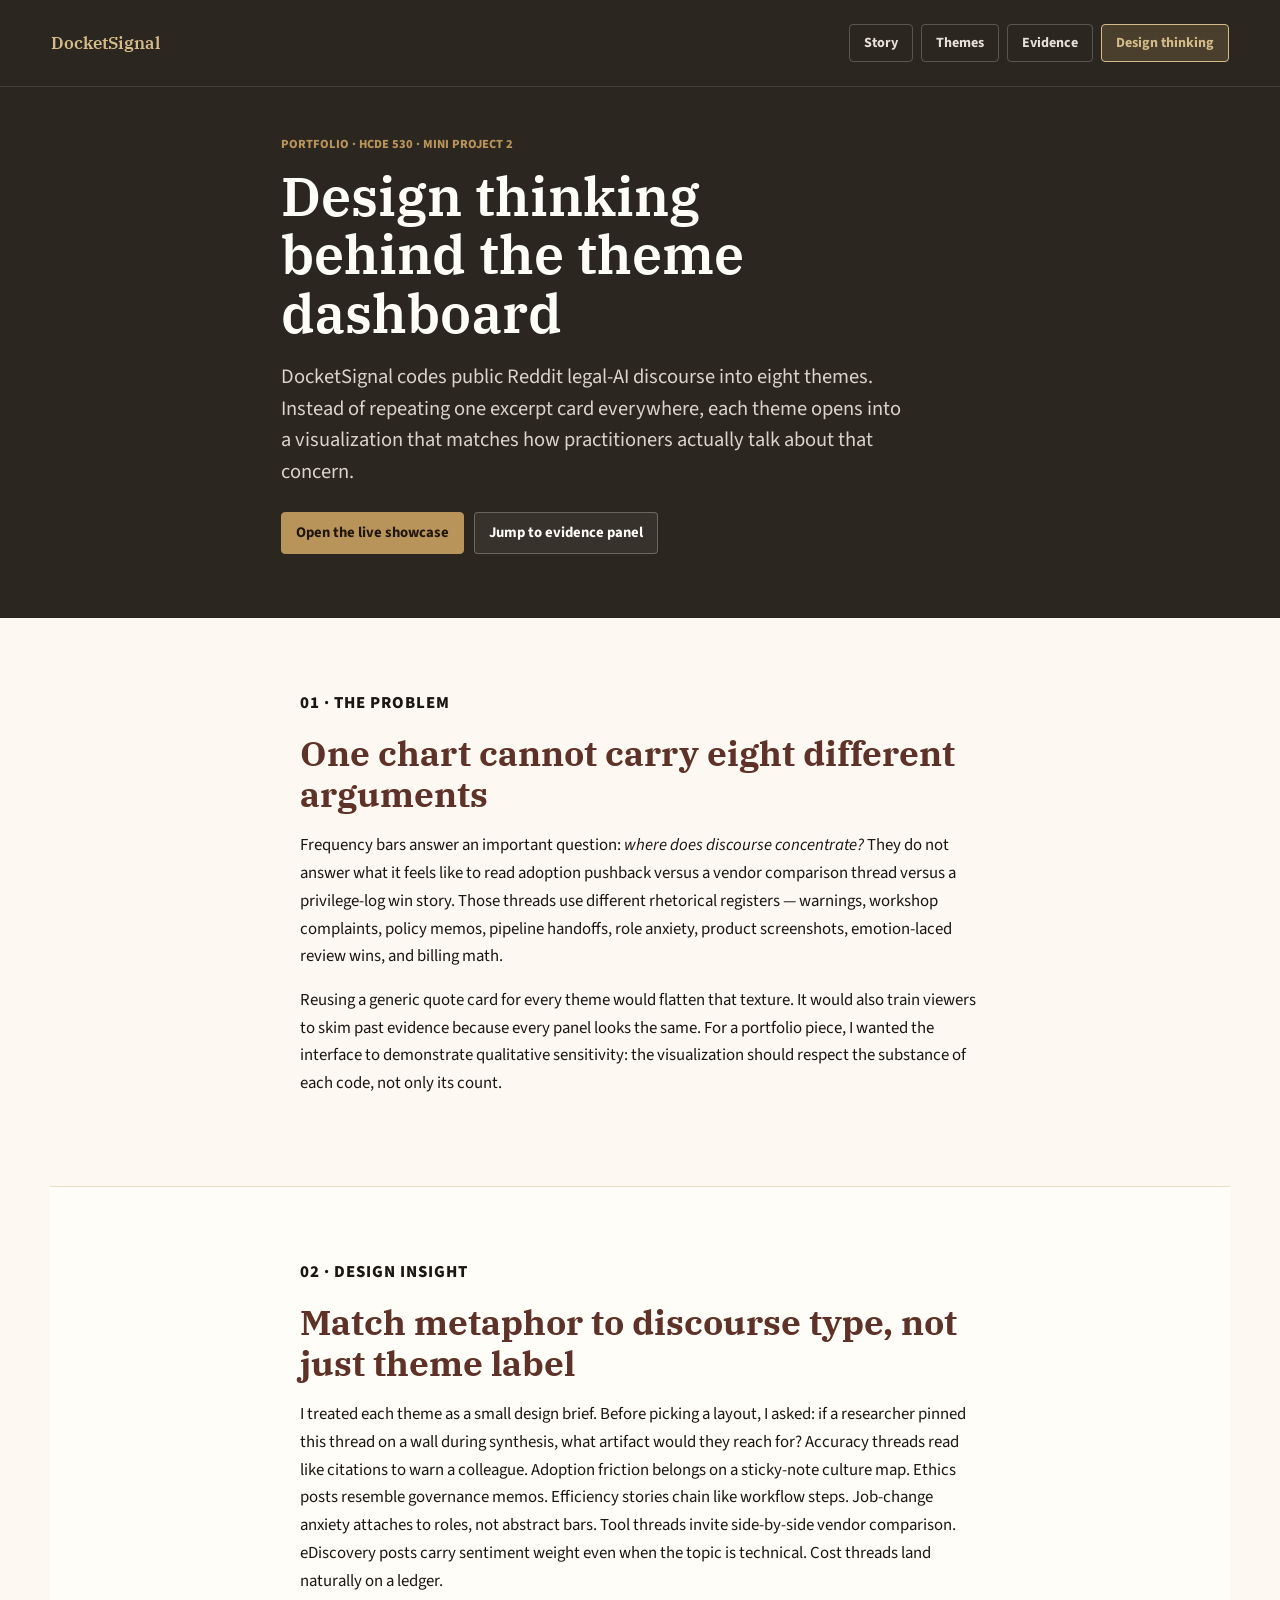
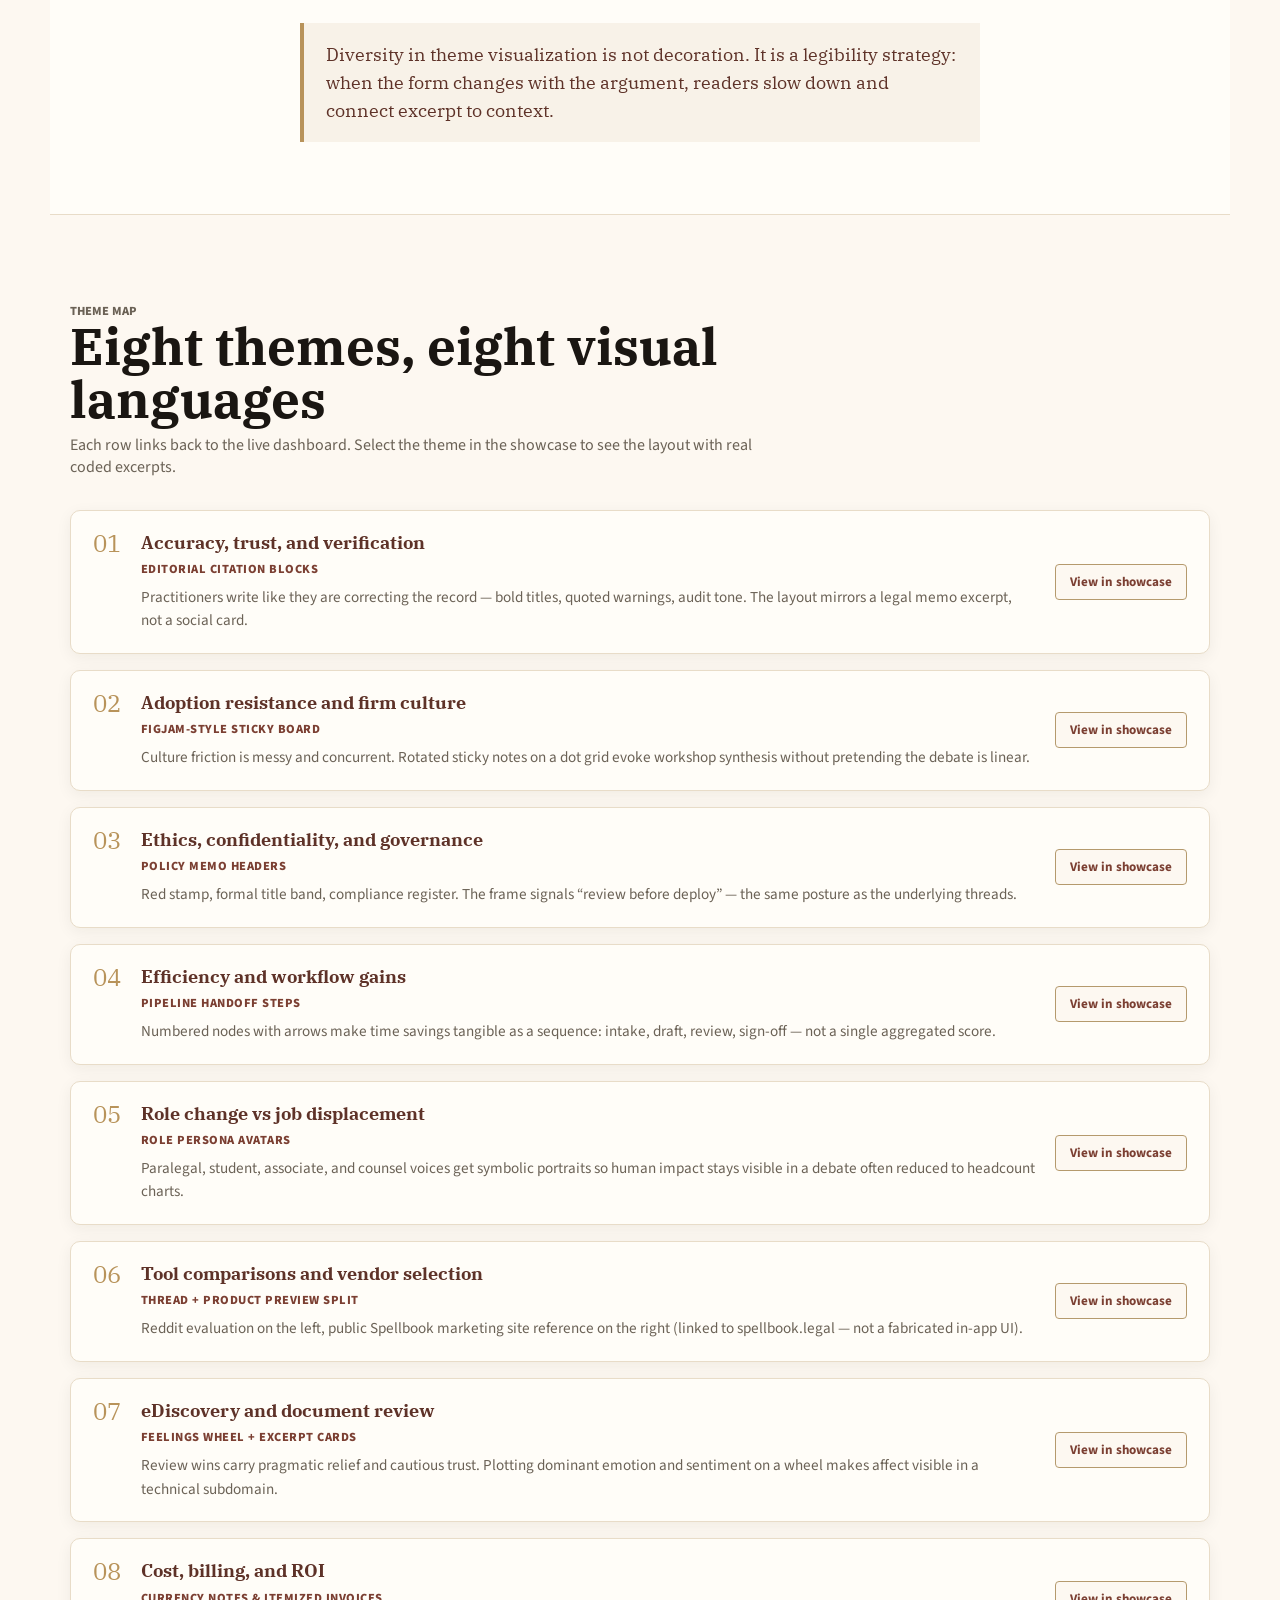
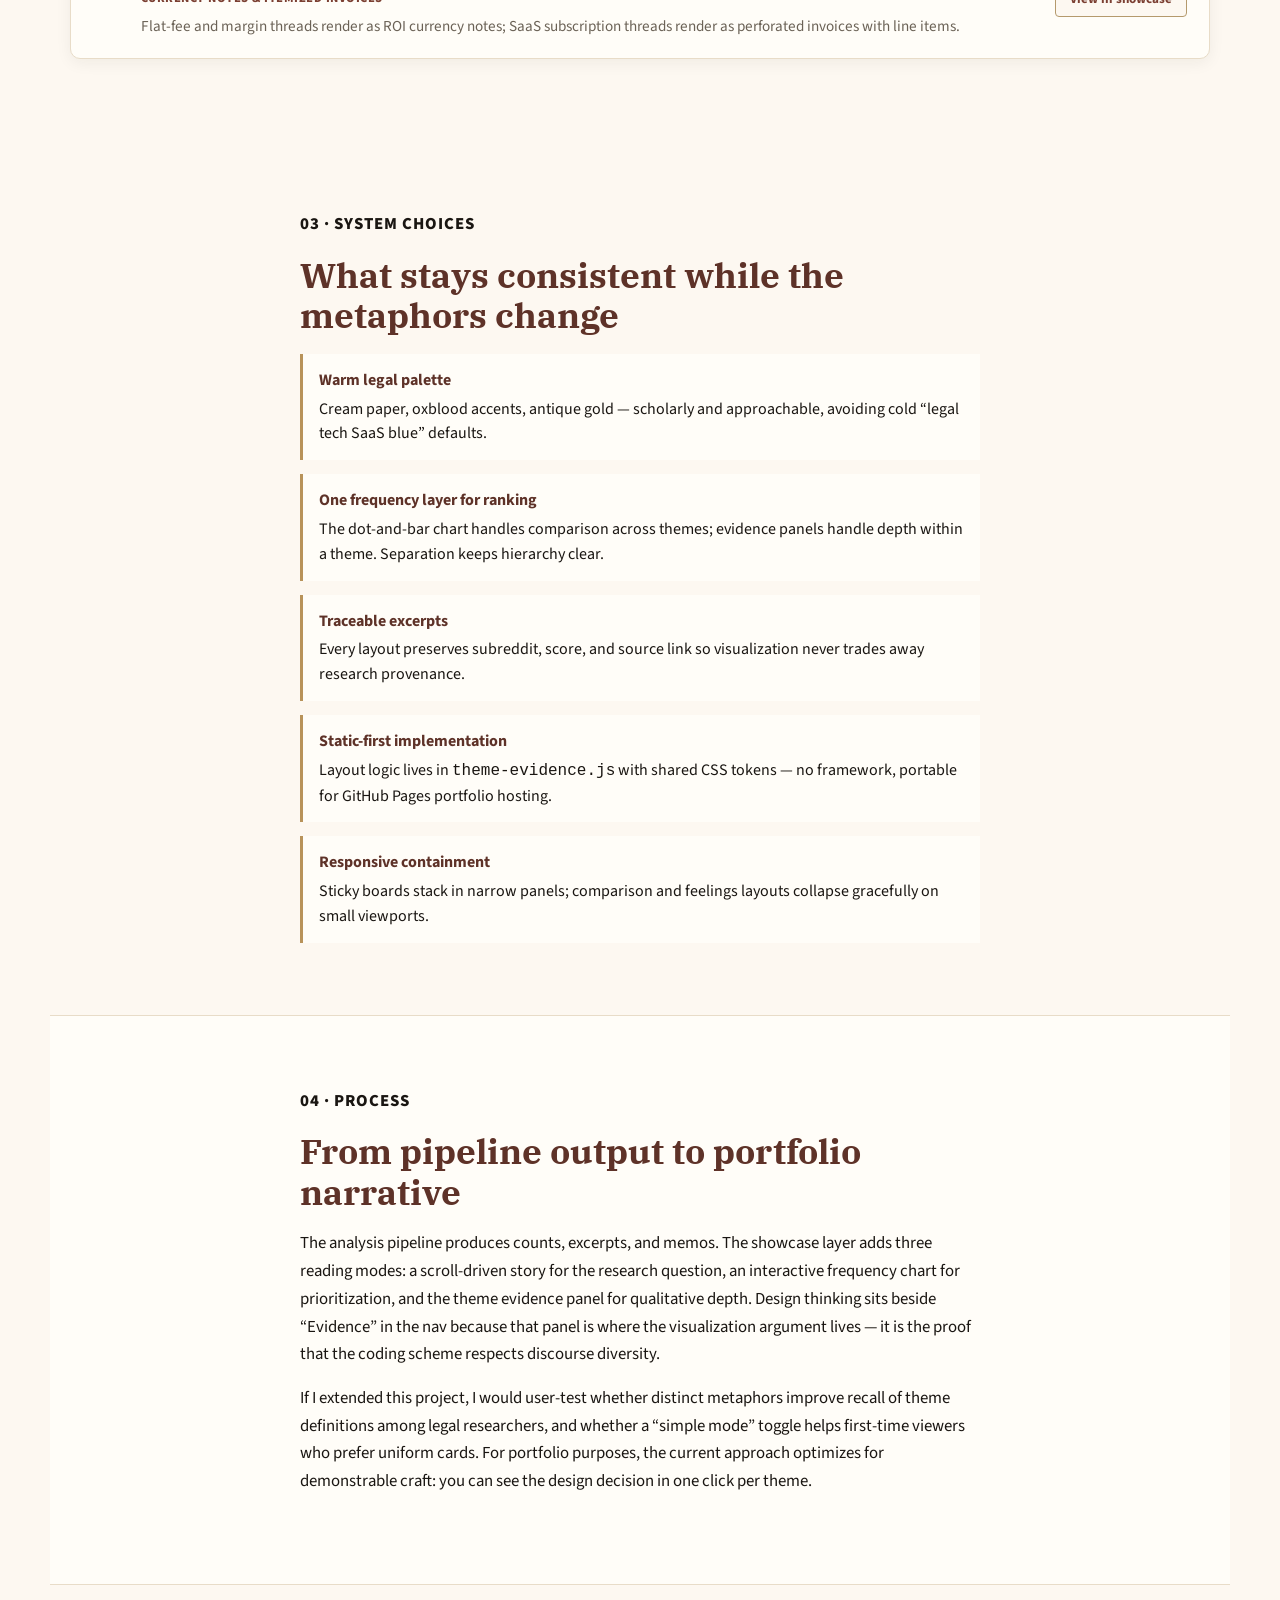
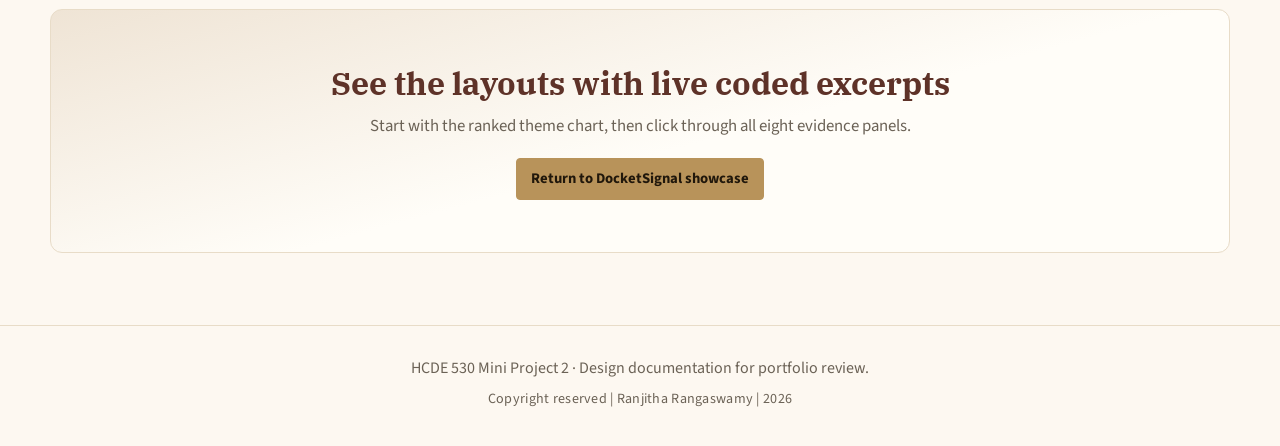
==== design.html @ fcc8b5c4 "Ship latest showcase: theme evidence layouts, isotype chart, and design page. Syncs the full MiniPro" ====
<!doctype html>
<html lang="en">
  <head>
    <meta charset="utf-8">
    <meta name="viewport" content="width=device-width, initial-scale=1">
    <meta name="description" content="Design thinking notes for DocketSignal — why each legal-AI discourse theme gets its own visualization metaphor.">
    <title>Design thinking | DocketSignal</title>
    <link rel="preconnect" href="https://fonts.googleapis.com">
    <link rel="preconnect" href="https://fonts.gstatic.com" crossorigin>
    <link href="https://fonts.googleapis.com/css2?family=IBM+Plex+Serif:wght@500;600&family=Source+Sans+3:wght@400;500;600;700&display=swap" rel="stylesheet">
    <link rel="stylesheet" href="styles.css">
  </head>
  <body class="design-page">
    <header class="design-page__header">
      <nav class="design-page__nav" aria-label="Design documentation navigation">
        <a class="design-page__brand" href="index.html">DocketSignal</a>
        <div class="design-page__nav-links">
          <a href="index.html#story">Story</a>
          <a href="index.html#themes">Themes</a>
          <a href="index.html#evidence">Evidence</a>
          <a href="design.html" aria-current="page" class="design-page__nav-current">Design thinking</a>
        </div>
      </nav>
      <div class="design-page__intro">
        <p class="eyebrow">Portfolio · HCDE 530 · Mini Project 2</p>
        <h1>Design thinking behind the theme dashboard</h1>
        <p class="design-page__lede">
          DocketSignal codes public Reddit legal-AI discourse into eight themes. Instead of repeating one excerpt card everywhere, each theme opens into a visualization that matches how practitioners actually talk about that concern.
        </p>
        <div class="design-page__actions">
          <a class="button button--primary design-page__btn" href="index.html#themes">Open the live showcase</a>
          <a class="button button--secondary design-page__btn" href="index.html#evidence">Jump to evidence panel</a>
        </div>
      </div>
    </header>

    <main class="design-page__main">
      <section class="design-story" aria-labelledby="design-problem">
        <div class="design-story__inner">
          <p class="design-story__kicker">01 · The problem</p>
          <h2 id="design-problem">One chart cannot carry eight different arguments</h2>
          <p>
            Frequency bars answer an important question: <em>where does discourse concentrate?</em> They do not answer what it feels like to read adoption pushback versus a vendor comparison thread versus a privilege-log win story. Those threads use different rhetorical registers — warnings, workshop complaints, policy memos, pipeline handoffs, role anxiety, product screenshots, emotion-laced review wins, and billing math.
          </p>
          <p>
            Reusing a generic quote card for every theme would flatten that texture. It would also train viewers to skim past evidence because every panel looks the same. For a portfolio piece, I wanted the interface to demonstrate qualitative sensitivity: the visualization should respect the substance of each code, not only its count.
          </p>
        </div>
      </section>

      <section class="design-story design-story--alt" aria-labelledby="design-insight">
        <div class="design-story__inner">
          <p class="design-story__kicker">02 · Design insight</p>
          <h2 id="design-insight">Match metaphor to discourse type, not just theme label</h2>
          <p>
            I treated each theme as a small design brief. Before picking a layout, I asked: if a researcher pinned this thread on a wall during synthesis, what artifact would they reach for? Accuracy threads read like citations to warn a colleague. Adoption friction belongs on a sticky-note culture map. Ethics posts resemble governance memos. Efficiency stories chain like workflow steps. Job-change anxiety attaches to roles, not abstract bars. Tool threads invite side-by-side vendor comparison. eDiscovery posts carry sentiment weight even when the topic is technical. Cost threads land naturally on a ledger.
          </p>
          <blockquote class="design-pullquote">
            Diversity in theme visualization is not decoration. It is a legibility strategy: when the form changes with the argument, readers slow down and connect excerpt to context.
          </blockquote>
        </div>
      </section>

      <section class="design-themes" aria-labelledby="design-theme-map">
        <div class="section-heading">
          <p class="eyebrow">Theme map</p>
          <h2 id="design-theme-map">Eight themes, eight visual languages</h2>
          <p>Each row links back to the live dashboard. Select the theme in the showcase to see the layout with real coded excerpts.</p>
        </div>

        <ol class="design-theme-grid">
          <li class="design-theme-card">
            <span class="design-theme-card__index">01</span>
            <div class="design-theme-card__body">
              <h3>Accuracy, trust, and verification</h3>
              <p class="design-theme-card__layout">Editorial citation blocks</p>
              <p>Practitioners write like they are correcting the record — bold titles, quoted warnings, audit tone. The layout mirrors a legal memo excerpt, not a social card.</p>
            </div>
            <a class="design-theme-card__link" href="index.html#themes">View in showcase</a>
          </li>
          <li class="design-theme-card">
            <span class="design-theme-card__index">02</span>
            <div class="design-theme-card__body">
              <h3>Adoption resistance and firm culture</h3>
              <p class="design-theme-card__layout">FigJam-style sticky board</p>
              <p>Culture friction is messy and concurrent. Rotated sticky notes on a dot grid evoke workshop synthesis without pretending the debate is linear.</p>
            </div>
            <a class="design-theme-card__link" href="index.html#themes">View in showcase</a>
          </li>
          <li class="design-theme-card">
            <span class="design-theme-card__index">03</span>
            <div class="design-theme-card__body">
              <h3>Ethics, confidentiality, and governance</h3>
              <p class="design-theme-card__layout">Policy memo headers</p>
              <p>Red stamp, formal title band, compliance register. The frame signals “review before deploy” — the same posture as the underlying threads.</p>
            </div>
            <a class="design-theme-card__link" href="index.html#themes">View in showcase</a>
          </li>
          <li class="design-theme-card">
            <span class="design-theme-card__index">04</span>
            <div class="design-theme-card__body">
              <h3>Efficiency and workflow gains</h3>
              <p class="design-theme-card__layout">Pipeline handoff steps</p>
              <p>Numbered nodes with arrows make time savings tangible as a sequence: intake, draft, review, sign-off — not a single aggregated score.</p>
            </div>
            <a class="design-theme-card__link" href="index.html#themes">View in showcase</a>
          </li>
          <li class="design-theme-card">
            <span class="design-theme-card__index">05</span>
            <div class="design-theme-card__body">
              <h3>Role change vs job displacement</h3>
              <p class="design-theme-card__layout">Role persona avatars</p>
              <p>Paralegal, student, associate, and counsel voices get symbolic portraits so human impact stays visible in a debate often reduced to headcount charts.</p>
            </div>
            <a class="design-theme-card__link" href="index.html#themes">View in showcase</a>
          </li>
          <li class="design-theme-card">
            <span class="design-theme-card__index">06</span>
            <div class="design-theme-card__body">
              <h3>Tool comparisons and vendor selection</h3>
              <p class="design-theme-card__layout">Thread + product preview split</p>
              <p>Reddit evaluation on the left, public Spellbook marketing site reference on the right (linked to spellbook.legal — not a fabricated in-app UI).</p>
            </div>
            <a class="design-theme-card__link" href="index.html#themes">View in showcase</a>
          </li>
          <li class="design-theme-card">
            <span class="design-theme-card__index">07</span>
            <div class="design-theme-card__body">
              <h3>eDiscovery and document review</h3>
              <p class="design-theme-card__layout">Feelings wheel + excerpt cards</p>
              <p>Review wins carry pragmatic relief and cautious trust. Plotting dominant emotion and sentiment on a wheel makes affect visible in a technical subdomain.</p>
            </div>
            <a class="design-theme-card__link" href="index.html#themes">View in showcase</a>
          </li>
          <li class="design-theme-card">
            <span class="design-theme-card__index">08</span>
            <div class="design-theme-card__body">
              <h3>Cost, billing, and ROI</h3>
              <p class="design-theme-card__layout">Currency notes &amp; itemized invoices</p>
              <p>Flat-fee and margin threads render as ROI currency notes; SaaS subscription threads render as perforated invoices with line items.</p>
            </div>
            <a class="design-theme-card__link" href="index.html#themes">View in showcase</a>
          </li>
        </ol>
      </section>

      <section class="design-story" aria-labelledby="design-system">
        <div class="design-story__inner">
          <p class="design-story__kicker">03 · System choices</p>
          <h2 id="design-system">What stays consistent while the metaphors change</h2>
          <ul class="design-principles">
            <li>
              <strong>Warm legal palette</strong>
              Cream paper, oxblood accents, antique gold — scholarly and approachable, avoiding cold “legal tech SaaS blue” defaults.
            </li>
            <li>
              <strong>One frequency layer for ranking</strong>
              The dot-and-bar chart handles comparison across themes; evidence panels handle depth within a theme. Separation keeps hierarchy clear.
            </li>
            <li>
              <strong>Traceable excerpts</strong>
              Every layout preserves subreddit, score, and source link so visualization never trades away research provenance.
            </li>
            <li>
              <strong>Static-first implementation</strong>
              Layout logic lives in <code>theme-evidence.js</code> with shared CSS tokens — no framework, portable for GitHub Pages portfolio hosting.
            </li>
            <li>
              <strong>Responsive containment</strong>
              Sticky boards stack in narrow panels; comparison and feelings layouts collapse gracefully on small viewports.
            </li>
          </ul>
        </div>
      </section>

      <section class="design-story design-story--alt" aria-labelledby="design-process">
        <div class="design-story__inner">
          <p class="design-story__kicker">04 · Process</p>
          <h2 id="design-process">From pipeline output to portfolio narrative</h2>
          <p>
            The analysis pipeline produces counts, excerpts, and memos. The showcase layer adds three reading modes: a scroll-driven story for the research question, an interactive frequency chart for prioritization, and the theme evidence panel for qualitative depth. Design thinking sits beside “Evidence” in the nav because that panel is where the visualization argument lives — it is the proof that the coding scheme respects discourse diversity.
          </p>
          <p>
            If I extended this project, I would user-test whether distinct metaphors improve recall of theme definitions among legal researchers, and whether a “simple mode” toggle helps first-time viewers who prefer uniform cards. For portfolio purposes, the current approach optimizes for demonstrable craft: you can see the design decision in one click per theme.
          </p>
        </div>
      </section>

      <section class="design-cta">
        <h2>See the layouts with live coded excerpts</h2>
        <p>Start with the ranked theme chart, then click through all eight evidence panels.</p>
        <a class="button button--primary design-page__btn" href="index.html#themes">Return to DocketSignal showcase</a>
      </section>
    </main>

    <footer>
      <p>HCDE 530 Mini Project 2 · Design documentation for portfolio review.</p>
      <p class="footer__copyright">Copyright reserved | Ranjitha Rangaswamy | 2026</p>
    </footer>
  </body>
</html>
---- styles.css ----
:root {
  --ink: #1a1612;
  --muted: #6b6256;
  --paper: #fdf8f1;
  --paper-strong: #fffdf8;
  --line: #e8dcc8;
  --line-strong: #b59a6d;
  --charcoal: #2c2620;
  --oxblood: #7b3f32;
  --oxblood-deep: #5e3228;
  --gold: #b8935a;
  --gold-light: #d4bc8a;
  --sage: #5a6b57;
  --slate: #4a5d68;
  --slate-deep: #354650;
  --sienna: #9a5538;
  --sand: #c9b08a;
  --cell-empty: #efe6d6;
  /* Aliases used across components */
  --blueprint: var(--oxblood);
  --navy: var(--charcoal);
  --green: var(--sage);
  --shadow: 0 24px 70px rgba(42, 36, 32, 0.12);
}

* {
  box-sizing: border-box;
}

html {
  scroll-behavior: smooth;
}

body {
  margin: 0;
  background: var(--paper);
  color: var(--ink);
  font-family: "Source Sans 3", Georgia, serif;
}

a {
  color: inherit;
}

.hero {
  min-height: 92vh;
  position: relative;
  display: flex;
  flex-direction: column;
  justify-content: space-between;
  overflow: hidden;
  background: var(--charcoal);
}

.hero__image {
  position: absolute;
  inset: 0;
  background:
    linear-gradient(90deg, rgba(22, 18, 15, 0.94) 0%, rgba(31, 27, 23, 0.84) 38%, rgba(31, 27, 23, 0.14) 100%),
    url("showcase-assets/legal-ai-discourse-showcase-hero.png") center / cover;
  transform: scale(1.01);
}

.topbar {
  position: relative;
  z-index: 2;
  flex-shrink: 0;
  display: flex;
  flex-wrap: wrap;
  justify-content: flex-end;
  align-items: center;
  gap: 8px;
  padding: clamp(16px, 2.5vw, 24px) clamp(18px, 4vw, 56px);
}

.topbar a,
.button {
  min-height: 42px;
  display: inline-flex;
  align-items: center;
  justify-content: center;
  border: 1px solid rgba(255, 250, 241, 0.26);
  border-radius: 4px;
  padding: 9px 14px;
  color: var(--paper-strong);
  text-decoration: none;
  font-size: 0.92rem;
  font-weight: 700;
  transition: transform 160ms ease, background 160ms ease, border-color 160ms ease;
}

.topbar a:hover,
.button:hover {
  transform: translateY(-1px);
  border-color: rgba(255, 250, 241, 0.62);
  background: rgba(255, 250, 241, 0.08);
}

.topbar .brand-link {
  background: rgba(184, 147, 90, 0.2);
  border-color: rgba(184, 147, 90, 0.75);
  color: var(--gold-light);
}

.topbar__design-card {
  background: rgba(255, 250, 241, 0.14);
  border-color: var(--gold-light);
  color: var(--gold-light);
  box-shadow: 0 0 0 1px rgba(184, 147, 90, 0.35), 0 8px 24px rgba(0, 0, 0, 0.18);
  letter-spacing: 0.02em;
}

.topbar__design-card:hover {
  background: rgba(255, 250, 241, 0.22);
  border-color: var(--gold);
  color: #fffdf8;
}

.hero__content {
  position: relative;
  z-index: 1;
  flex: 1;
  display: flex;
  flex-direction: column;
  justify-content: flex-end;
  width: min(820px, calc(100% - 36px));
  max-width: 100%;
  margin-top: clamp(12px, 3vh, 32px);
  padding: 0 clamp(18px, 4vw, 56px) clamp(48px, 8vh, 72px);
  color: var(--paper-strong);
}

.eyebrow {
  margin: 0 0 clamp(10px, 1.5vh, 16px);
  color: var(--gold);
  font-size: 0.78rem;
  font-weight: 800;
  letter-spacing: 0;
  text-transform: uppercase;
}

h1,
h2,
h3 {
  font-family: "IBM Plex Serif", Georgia, serif;
  letter-spacing: 0;
}

h1 {
  max-width: 760px;
  margin: 0;
  font-size: clamp(2.75rem, 9vw, 6.5rem);
  line-height: 1.05;
  font-weight: 600;
}

.lede {
  max-width: 620px;
  margin: clamp(16px, 2.5vh, 28px) 0 0;
  color: rgba(255, 250, 241, 0.82);
  font-size: clamp(1.2rem, 2.2vw, 1.55rem);
  line-height: 1.35;
}

.method-quote {
  max-width: 680px;
  margin: clamp(16px, 2vh, 24px) 0 0;
  padding: 14px 18px;
  border-left: 3px solid var(--gold);
  color: rgba(255, 250, 241, 0.78);
  font-size: 0.98rem;
  line-height: 1.5;
  font-style: italic;
}

.hero__actions {
  display: flex;
  flex-wrap: wrap;
  gap: 10px;
  margin-top: clamp(20px, 3vh, 32px);
}

.button--primary {
  background: var(--gold);
  border-color: var(--gold);
  color: #20170b;
}

.button--secondary {
  background: rgba(255, 250, 241, 0.06);
}

.hero__scroll {
  display: inline-flex;
  flex-direction: column;
  align-items: center;
  gap: 10px;
  margin-top: clamp(28px, 4vh, 48px);
  color: rgba(255, 250, 241, 0.72);
  text-decoration: none;
  font-size: 0.72rem;
  font-weight: 800;
  letter-spacing: 0.14em;
  text-transform: uppercase;
}

.hero__scroll-line {
  width: 1px;
  height: 52px;
  background: linear-gradient(180deg, var(--gold), transparent);
  animation: scroll-hint 1.8s ease-in-out infinite;
}

@keyframes scroll-hint {
  0%, 100% { opacity: 0.35; transform: scaleY(0.65); transform-origin: top; }
  50% { opacity: 1; transform: scaleY(1); }
}

.scrolly-marquee {
  overflow: hidden;
  border-block: 1px solid var(--line);
  background: var(--charcoal);
  padding: 14px 0;
}

.scrolly-marquee__track {
  display: flex;
  gap: 48px;
  width: max-content;
  animation: marquee 42s linear infinite;
  color: rgba(255, 250, 241, 0.55);
  font-size: 0.88rem;
  font-weight: 700;
  letter-spacing: 0.02em;
  text-transform: none;
}

.scrolly-marquee__track span {
  flex-shrink: 0;
}

.scrolly-marquee__track span::before {
  content: "·";
  margin-right: 48px;
  color: var(--gold);
}

@keyframes marquee {
  from { transform: translateX(0); }
  to { transform: translateX(-50%); }
}

.scrolly-story {
  background: var(--paper);
  color: var(--ink);
}

.scrolly-story__inner {
  width: min(1180px, calc(100% - 32px));
  margin: 0 auto;
  padding: 72px 0 96px;
}

.scrolly-step {
  max-width: 820px;
  margin: 0 auto 96px;
  padding: 0 8px;
}

.scrolly-step--dark {
  max-width: none;
  margin-bottom: 120px;
  padding: 72px clamp(18px, 4vw, 56px);
  background: var(--charcoal);
  color: var(--paper-strong);
  box-sizing: border-box;
  overflow: visible;
}

.scrolly-step--dark .scrolly-body,
.scrolly-step--dark .scrolly-meta {
  color: rgba(255, 250, 241, 0.78);
}

.scrolly-step--closing {
  margin-bottom: 0;
  padding-top: 24px;
  border-top: 1px solid var(--line);
}

.scrolly-kicker {
  margin: 0 0 16px;
  color: var(--gold);
  font-size: 0.72rem;
  font-weight: 800;
  letter-spacing: 0.08em;
  text-transform: uppercase;
}

.scrolly-step--dark .scrolly-kicker {
  color: var(--gold-light);
}

.scrolly-headline {
  margin: 0 0 24px;
  font-family: "IBM Plex Serif", Georgia, serif;
  font-size: clamp(2.4rem, 6vw, 4.2rem);
  line-height: 1.08;
  font-weight: 600;
}

.scrolly-headline em {
  font-style: italic;
  color: var(--oxblood);
}

.scrolly-step--dark .scrolly-headline em {
  color: var(--gold-light);
}

.scrolly-headline--compact {
  font-size: clamp(2rem, 4.5vw, 3rem);
}

.scrolly-body {
  margin: 0 0 18px;
  font-size: clamp(1.05rem, 2vw, 1.22rem);
  line-height: 1.55;
  color: var(--muted);
}

.scrolly-pullquote {
  margin: 28px 0;
  padding: 0 0 0 20px;
  border-left: 3px solid var(--oxblood);
  font-family: "IBM Plex Serif", Georgia, serif;
  font-size: clamp(1.35rem, 3vw, 1.85rem);
  line-height: 1.35;
  font-style: italic;
  color: var(--ink);
}

.scrolly-pullquote--wide {
  max-width: 720px;
}

.scrolly-evidence-quote {
  margin: 28px 0 0;
  padding: 20px 22px 16px;
  border-left: 4px solid var(--oxblood);
  background: var(--paper-strong);
  text-align: left;
  box-sizing: border-box;
  width: 100%;
  max-width: 100%;
  overflow: visible;
}

.scrolly-evidence-quote .reddit-quote__title {
  color: var(--ink);
}

.scrolly-evidence-quote .reddit-quote__body {
  color: var(--muted);
}

.scrolly-evidence-quote .reddit-quote__meta {
  color: var(--muted);
}

.scrolly-evidence-quote--dark {
  margin-top: 32px;
  border-left-color: var(--gold-light);
  background: rgba(255, 250, 241, 0.08);
}

.scrolly-evidence-quote--dark .reddit-quote__title:not(.reddit-quote__title--label) {
  color: var(--paper);
}

.scrolly-evidence-quote--dark .reddit-quote__title--label {
  color: rgba(255, 250, 241, 0.72);
}

.scrolly-evidence-quote--dark .reddit-quote__body {
  border-left-color: rgba(255, 250, 241, 0.35);
  color: rgba(255, 250, 241, 0.88);
}

.scrolly-evidence-quote--dark .reddit-quote__meta {
  color: rgba(255, 250, 241, 0.62);
}

.scrolly-evidence-quote + .scrolly-evidence-quote {
  margin-top: 18px;
}

.scrolly-wordlist {
  display: flex;
  flex-wrap: wrap;
  gap: 10px;
  margin: 28px 0 0;
  padding: 0;
  list-style: none;
}

.scrolly-wordlist li {
  border: 1px solid rgba(255, 250, 241, 0.22);
  padding: 8px 14px;
  font-size: 0.82rem;
  font-weight: 700;
  letter-spacing: 0.04em;
  text-transform: uppercase;
  color: rgba(255, 250, 241, 0.88);
}

.scrolly-pair {
  display: grid;
  grid-template-columns: minmax(260px, 1fr) minmax(300px, 1.1fr);
  gap: clamp(24px, 5vw, 64px);
  align-items: start;
  margin: 0 auto 100px;
  max-width: 1100px;
  padding: 0 8px;
}

.scrolly-pair__sticky {
  position: sticky;
  top: 88px;
}

.scrolly-meta {
  margin: 20px 0 0;
  font-size: 0.82rem;
  line-height: 1.45;
  color: var(--muted);
}

.scrolly-stat-card {
  border: 1px solid var(--line);
  background: var(--paper-strong);
  padding: 28px 28px 24px;
  box-shadow: var(--shadow);
}

.scrolly-stat-card__index {
  margin: 0 0 12px;
  font-size: 0.72rem;
  font-weight: 800;
  letter-spacing: 0.08em;
  text-transform: uppercase;
  color: var(--muted);
}

.scrolly-stat-card__value {
  margin: 0;
  font-family: "IBM Plex Serif", Georgia, serif;
  font-size: clamp(3rem, 8vw, 5rem);
  line-height: 1;
  color: var(--oxblood);
}

.scrolly-stat-card__label {
  margin: 16px 0 20px;
  font-size: 1.05rem;
  line-height: 1.45;
  color: var(--ink);
}

.scrolly-stat-card__note {
  margin: 16px 0 0;
  font-size: 0.82rem;
  line-height: 1.45;
  color: var(--muted);
}

.scrolly-stat-card__grid {
  display: grid;
  grid-template-columns: repeat(10, 1fr);
  gap: 6px;
  max-width: 280px;
}

.scrolly-grid-cell {
  aspect-ratio: 1;
  border: 1px solid var(--line);
  background: var(--cell-empty);
}

.scrolly-grid-cell.is-on {
  background: var(--oxblood);
  border-color: var(--oxblood-deep);
}

.scrolly-sent-bar {
  display: flex;
  height: 8px;
  border-radius: 999px;
  overflow: hidden;
  background: var(--cell-empty);
  max-width: 320px;
}

.scrolly-sent-bar .pos { background: var(--green); }
.scrolly-sent-bar .neu { background: var(--line-strong); }
.scrolly-sent-bar .neg { background: var(--oxblood); }

.scrolly-paths {
  display: grid;
  grid-template-columns: repeat(2, 1fr);
  gap: 20px;
  margin-top: 28px;
}

.scrolly-path {
  border: 1px solid var(--line);
  padding: 22px;
  background: var(--paper-strong);
}

.scrolly-path__label {
  margin: 0 0 10px;
  font-size: 0.72rem;
  font-weight: 800;
  letter-spacing: 0.06em;
  text-transform: uppercase;
  color: var(--muted);
}

.scrolly-path__stat {
  margin: 0 0 12px;
  font-family: "IBM Plex Serif", Georgia, serif;
  font-size: 2.4rem;
  line-height: 1;
  color: var(--blueprint);
}

.scrolly-path__text {
  margin: 0;
  font-size: 0.95rem;
  line-height: 1.5;
  color: var(--muted);
}

.scrolly-cta {
  display: grid;
  grid-template-columns: repeat(4, 1fr);
  gap: 12px;
  margin-top: 36px;
}

.scrolly-cta a {
  display: flex;
  flex-direction: column;
  gap: 6px;
  padding: 18px;
  border: 1px solid var(--line);
  background: var(--paper-strong);
  text-decoration: none;
  transition: border-color 160ms ease, transform 160ms ease;
}

.scrolly-cta a:hover {
  border-color: var(--gold);
  transform: translateY(-2px);
}

.scrolly-cta strong {
  font-family: "IBM Plex Serif", Georgia, serif;
  font-size: 1.15rem;
  color: var(--ink);
}

.scrolly-cta span {
  font-size: 0.82rem;
  color: var(--muted);
}

.scrolly-reveal {
  opacity: 0;
  transform: translateY(28px);
  transition: opacity 0.7s ease, transform 0.7s ease;
}

.scrolly-reveal.is-visible {
  opacity: 1;
  transform: translateY(0);
}

.stats-strip {
  width: min(1180px, calc(100% - 32px));
  margin: 48px auto 0;
  position: relative;
  z-index: 3;
  display: grid;
  grid-template-columns: repeat(4, 1fr);
  background: var(--paper-strong);
  border: 1px solid var(--line);
  box-shadow: var(--shadow);
}

.stats-strip article {
  padding: 22px 24px;
  border-right: 1px solid var(--line);
}

.stats-strip article:last-child {
  border-right: 0;
}

.stats-strip span {
  display: block;
  font-family: "IBM Plex Serif", Georgia, serif;
  font-size: clamp(1.9rem, 4vw, 3rem);
  line-height: 1;
}

.stats-strip p,
.provenance-banner,
.signal-grid p,
.download-card p,
.section-heading p,
footer p {
  margin: 7px 0 0;
  color: var(--muted);
}

.provenance-banner {
  width: min(1180px, calc(100% - 32px));
  margin: 14px auto 0;
  padding: 14px 18px;
  display: grid;
  gap: 6px;
  border: 1px solid var(--line);
  background: var(--paper-strong);
  box-shadow: 0 8px 24px rgba(31, 25, 18, 0.06);
}

.provenance-badge {
  display: inline-block;
  width: fit-content;
  padding: 4px 10px;
  border-radius: 999px;
  font-size: 0.78rem;
  font-weight: 700;
  letter-spacing: 0.04em;
  text-transform: uppercase;
}

.provenance-banner.is-sample .provenance-badge {
  background: rgba(194, 143, 55, 0.18);
  color: #7a5718;
  border: 1px solid rgba(194, 143, 55, 0.45);
}

.provenance-banner.is-live .provenance-badge {
  background: rgba(75, 118, 87, 0.16);
  color: var(--green);
  border: 1px solid rgba(75, 118, 87, 0.4);
}

.provenance-detail {
  margin: 0;
  color: var(--ink);
  font-size: 0.98rem;
  line-height: 1.45;
}

.provenance-meta {
  margin: 0;
  font-size: 0.88rem;
}

.provenance-meta a {
  color: var(--blueprint);
}

main {
  padding: 0 0 72px;
}

.dashboard,
.downloads,
.discourse-explorer {
  width: min(1180px, calc(100% - 32px));
  margin: 0 auto 84px;
}

.section-heading {
  max-width: 720px;
  margin-bottom: 26px;
}

.section-heading h2 {
  margin: 0;
  font-size: clamp(2rem, 4vw, 3.2rem);
  line-height: 1.04;
}

.dashboard__grid {
  display: grid;
  grid-template-columns: minmax(280px, 360px) 1fr;
  gap: 18px;
  align-items: start;
}

.theme-list,
.theme-detail,
.method-note {
  border: 1px solid var(--line);
  background: var(--paper-strong);
  box-shadow: 0 16px 48px rgba(31, 25, 18, 0.08);
}

.panel-title {
  display: flex;
  justify-content: space-between;
  padding: 14px 16px;
  border-bottom: 1px solid var(--line);
  color: var(--muted);
  font-size: 0.76rem;
  font-weight: 800;
  letter-spacing: 0;
  text-transform: uppercase;
}

.theme-button {
  width: 100%;
  display: grid;
  grid-template-columns: 1fr auto;
  gap: 16px;
  border: 0;
  border-bottom: 1px solid var(--line);
  background: transparent;
  color: var(--ink);
  padding: 16px;
  text-align: left;
  cursor: pointer;
}

.theme-button:last-child {
  border-bottom: 0;
}

.theme-button:hover,
.theme-button.is-active {
  background: #efe4d5;
}

.theme-button.is-active {
  box-shadow: inset 4px 0 0 var(--oxblood);
}

.theme-button strong {
  display: block;
  font-size: 1rem;
  line-height: 1.16;
}

.theme-button small {
  display: block;
  margin-top: 5px;
  color: var(--muted);
  font-size: 0.84rem;
}

.theme-button span {
  color: var(--oxblood);
  font-family: "IBM Plex Serif", Georgia, serif;
  font-size: 1.6rem;
  line-height: 1;
}

.theme-detail {
  padding: clamp(20px, 3vw, 34px);
  container-type: inline-size;
}

.detail-kicker {
  color: var(--blueprint);
  font-weight: 800;
  letter-spacing: 0;
  text-transform: uppercase;
  font-size: 0.78rem;
}

.detail-head {
  display: grid;
  grid-template-columns: 1fr minmax(200px, 280px);
  gap: 20px;
  align-items: start;
  margin-top: 8px;
}

.detail-head__meta {
  display: flex;
  flex-direction: column;
  align-items: stretch;
  gap: 10px;
}

.detail-methods {
  border: 1px solid var(--line-strong);
  background: #fffdf8;
  font-size: 0.88rem;
}

.detail-methods summary {
  cursor: pointer;
  list-style: none;
  padding: 10px 12px;
  color: var(--blueprint);
  font-weight: 800;
  line-height: 1.3;
  text-align: right;
}

.detail-methods summary::-webkit-details-marker {
  display: none;
}

.detail-methods summary::after {
  content: " +";
  color: var(--oxblood);
  font-weight: 900;
}

.detail-methods[open] summary::after {
  content: " −";
}

.detail-methods__body {
  padding: 0 12px 12px;
  border-top: 1px solid var(--line);
}

.detail-methods dl {
  margin: 10px 0 0;
}

.detail-methods dl > div + div {
  margin-top: 10px;
}

.detail-methods dt {
  color: var(--ink);
  font-weight: 800;
  font-size: 0.78rem;
  letter-spacing: 0;
  text-transform: uppercase;
}

.detail-methods dd {
  margin: 4px 0 0;
  color: var(--muted);
  line-height: 1.45;
}

.detail-methods dd em,
.detail-methods dd code {
  font-size: 0.84em;
}

.detail-methods dd code {
  padding: 1px 4px;
  border: 1px solid var(--line);
  background: #fbf5eb;
}

.detail-methods__note {
  margin: 12px 0 0;
  padding-top: 10px;
  border-top: 1px dashed var(--line);
  color: var(--muted);
  font-size: 0.82rem;
  line-height: 1.4;
}

.detail-head h2 {
  margin: 0;
  font-size: clamp(1.85rem, 4vw, 3.25rem);
  line-height: 1.02;
}

.detail-head p {
  max-width: 720px;
  margin: 14px 0 0;
  color: var(--muted);
  font-size: 1.06rem;
  line-height: 1.48;
}

.share-badge {
  min-width: 108px;
  border: 1px solid var(--line-strong);
  padding: 12px;
  text-align: center;
}

.share-badge strong {
  display: block;
  color: var(--oxblood);
  font-family: "IBM Plex Serif", Georgia, serif;
  font-size: 2rem;
}

.share-badge span {
  color: var(--muted);
  font-size: 0.78rem;
  font-weight: 800;
  letter-spacing: 0;
  text-transform: uppercase;
}

.signal-grid {
  display: grid;
  grid-template-columns: repeat(3, 1fr);
  gap: 10px;
  margin: 24px 0;
}

.signal-grid--two-up {
  grid-template-columns: repeat(2, 1fr);
}

.signal-grid article {
  border: 1px solid var(--line);
  background: #fbf5eb;
  padding: 14px;
}

.signal-grid span {
  display: block;
  color: var(--blueprint);
  font-weight: 900;
  font-size: 1.2rem;
}

.evidence-layout {
  display: grid;
  grid-template-columns: 1.05fr 0.95fr;
  gap: 20px;
  align-items: start;
}

/* Tool comparison needs both columns of width — do not squeeze beside memo */
.evidence-layout:has(.evidence-list--comparison) {
  grid-template-columns: 1fr;
}

.evidence-layout h3,
.method-note h3 {
  margin: 0 0 12px;
  font-size: 1.1rem;
}

.evidence-note {
  margin: -4px 0 14px;
  font-size: 0.92rem;
  color: var(--muted);
  line-height: 1.45;
}

.excerpt-context {
  display: flex;
  flex-wrap: wrap;
  gap: 8px 24px;
  margin: 0 0 12px;
}

.excerpt-context__chip {
  display: inline-flex;
  align-items: baseline;
  gap: 8px;
}

.excerpt-context__label {
  font-size: 0.72rem;
  font-weight: 700;
  letter-spacing: 0.05em;
  text-transform: uppercase;
  color: var(--muted);
}

.excerpt-context__value {
  font-size: 0.82rem;
  font-weight: 600;
  letter-spacing: 0.01em;
  text-transform: capitalize;
  color: var(--ink);
}

.excerpt-empty {
  margin: 0;
  color: var(--muted);
  font-size: 0.95rem;
}

.excerpt {
  border-left: 4px solid var(--oxblood);
  background: var(--paper-strong);
  padding: 18px 18px 14px;
  margin-bottom: 14px;
}

.reddit-quote__title {
  margin: 0 0 10px;
  font-family: "IBM Plex Serif", Georgia, serif;
  font-size: 1.05rem;
  font-weight: 600;
  font-style: italic;
  line-height: 1.35;
  color: var(--ink);
}

.reddit-quote__title::before {
  content: "\201C";
}

.reddit-quote__title::after {
  content: "\201D";
}

.reddit-quote__title--label {
  font-style: normal;
  font-size: 0.82rem;
  font-weight: 700;
  letter-spacing: 0.04em;
  text-transform: uppercase;
  color: var(--muted);
}

.reddit-quote__title--label::before,
.reddit-quote__title--label::after {
  content: none;
}

.reddit-quote__body {
  margin: 0;
  padding: 0 0 0 14px;
  border-left: 2px solid var(--line-strong);
  color: var(--muted);
  font-style: italic;
  max-width: 100%;
  overflow: visible;
}

.reddit-quote__body p {
  margin: 0;
  font-size: 0.98rem;
  line-height: 1.55;
  white-space: normal;
  overflow-wrap: break-word;
  word-wrap: break-word;
}

.reddit-quote__body p::before {
  content: "\201C";
}

.reddit-quote__body p::after {
  content: "\201D";
}

.reddit-quote__meta {
  display: flex;
  flex-wrap: wrap;
  gap: 8px;
  align-items: center;
  margin-top: 14px;
  color: var(--muted);
  font-size: 0.82rem;
  font-weight: 700;
}

.reddit-quote__meta span {
  border: 1px solid var(--line);
  padding: 2px 8px;
  border-radius: 999px;
  background: var(--paper);
  color: var(--ink);
}

.scrolly-evidence-quote--dark .reddit-quote__meta span,
.preview-excerpt-card .reddit-quote__meta span {
  background: var(--paper-strong);
  color: var(--ink);
  border-color: var(--line);
}

.reddit-quote__link {
  margin-left: auto;
  color: var(--oxblood);
  font-weight: 800;
  text-decoration: none;
}

.reddit-quote__link:hover {
  text-decoration: underline;
}

.excerpt p {
  margin: 0;
  line-height: 1.46;
}

.excerpt a {
  display: inline-flex;
  margin-top: 12px;
  color: var(--oxblood);
  font-weight: 800;
  text-decoration: none;
}

/* —— Per-theme evidence layouts —— */
.theme-evidence__meta {
  display: flex;
  flex-wrap: wrap;
  gap: 8px;
  align-items: center;
  margin-top: 12px;
  font-size: 0.78rem;
  font-weight: 700;
  color: var(--muted);
}

.theme-evidence__meta span {
  border: 1px solid var(--line);
  padding: 2px 8px;
  border-radius: 999px;
  background: rgba(255, 253, 248, 0.85);
  color: var(--ink);
}

.theme-evidence__link {
  margin-left: auto;
  color: var(--oxblood);
  font-weight: 800;
  text-decoration: none;
}

.theme-evidence__link:hover {
  text-decoration: underline;
}

.theme-evidence .excerpt-context {
  margin-bottom: 10px;
}

/* Editorial (accuracy & trust) — default citation blocks */
.theme-evidence--editorial .excerpt--editorial {
  margin-bottom: 14px;
}

/* Sticky board (adoption resistance) */
.theme-evidence--sticky-board {
  position: relative;
  display: grid;
  grid-template-columns: repeat(auto-fill, minmax(240px, 1fr));
  gap: 22px 18px;
  align-items: start;
  padding: 32px 24px 28px;
  border-radius: 10px;
  background-color: #e5e0d6;
  background-image: radial-gradient(circle, rgba(94, 50, 40, 0.14) 1px, transparent 1px);
  background-size: 22px 22px;
  border: 1px solid var(--line);
  min-height: 280px;
}

.sticky-note {
  position: relative;
  display: flex;
  flex-direction: column;
  min-height: 140px;
  padding: 20px 16px 14px;
  border-radius: 2px;
  box-shadow: 3px 5px 14px rgba(42, 31, 24, 0.14);
  transform: rotate(var(--rotate, 0deg));
  transition: transform 0.2s ease, box-shadow 0.2s ease;
  overflow: visible;
}

.sticky-note:hover {
  transform: rotate(0deg) scale(1.02);
  box-shadow: 4px 8px 20px rgba(42, 31, 24, 0.18);
  z-index: 2;
}

.sticky-note--yellow { background: linear-gradient(165deg, #fef9c3 0%, #fde68a 100%); }
.sticky-note--pink { background: linear-gradient(165deg, #fce7f3 0%, #fbcfe8 100%); }
.sticky-note--mint { background: linear-gradient(165deg, #d1fae5 0%, #a7f3d0 100%); }
.sticky-note--sky { background: linear-gradient(165deg, #e0f2fe 0%, #bae6fd 100%); }

.sticky-note__pin {
  position: absolute;
  top: -7px;
  left: 50%;
  width: 14px;
  height: 14px;
  margin-left: -7px;
  border-radius: 50%;
  background: radial-gradient(circle at 35% 35%, #f87171, #991b1b);
  box-shadow: 0 2px 4px rgba(0, 0, 0, 0.25);
}

.sticky-note__title {
  margin: 0 0 8px;
  font-size: 0.82rem;
  font-weight: 800;
  line-height: 1.35;
  color: var(--oxblood-deep);
  text-transform: uppercase;
  letter-spacing: 0.03em;
  display: -webkit-box;
  -webkit-line-clamp: 3;
  -webkit-box-orient: vertical;
  overflow: hidden;
}

.sticky-note__body {
  flex: 1 1 auto;
  min-height: 0;
}

.sticky-note__quote {
  margin: 0 0 12px;
  padding: 0;
  border: none;
  font-style: italic;
  font-size: 0.92rem;
  line-height: 1.5;
  color: var(--ink);
  overflow-wrap: anywhere;
}

.sticky-note__quote p {
  margin: 0;
}

.sticky-note__quote p::before {
  content: "\201C";
  font-size: 1.35rem;
  line-height: 0;
  color: var(--oxblood);
  opacity: 0.55;
  margin-right: 2px;
}

.sticky-note__quote p::after {
  content: "\201D";
  font-size: 1.35rem;
  color: var(--oxblood);
  opacity: 0.55;
}

.sticky-note .theme-evidence__meta {
  position: static;
  flex-shrink: 0;
  margin-top: auto;
  padding-top: 8px;
  display: flex;
  flex-wrap: wrap;
  align-items: center;
  gap: 4px 6px;
  font-size: 0.68rem;
  line-height: 1.35;
  border-top: 1px solid rgba(94, 50, 40, 0.12);
}

.sticky-note .theme-evidence__meta span {
  padding: 2px 6px;
  max-width: 100%;
  overflow-wrap: anywhere;
}

.sticky-note .theme-evidence__link {
  flex: 1 1 100%;
  margin-top: 2px;
}

@container (max-width: 580px) {
  .theme-evidence--sticky-board {
    grid-template-columns: 1fr;
    gap: 18px;
  }

  .sticky-note {
    transform: rotate(0deg);
  }
}

/* Governance memos (ethics & regulation) */
.theme-evidence--governance {
  display: grid;
  gap: 16px;
}

.governance-memo {
  border: 2px solid var(--oxblood);
  background: var(--paper-strong);
  padding: 0;
  overflow: hidden;
}

.governance-memo__head {
  display: flex;
  align-items: center;
  gap: 12px;
  padding: 12px 16px;
  background: var(--oxblood);
  color: var(--paper-strong);
}

.governance-memo__stamp {
  flex-shrink: 0;
  padding: 4px 10px;
  border: 2px solid var(--gold-light);
  border-radius: 4px;
  font-size: 0.68rem;
  font-weight: 800;
  letter-spacing: 0.08em;
  text-transform: uppercase;
}

.governance-memo__title {
  margin: 0;
  font-family: "IBM Plex Serif", Georgia, serif;
  font-size: 1rem;
  font-weight: 600;
  line-height: 1.35;
}

.governance-memo__body {
  margin: 0;
  padding: 14px 16px 4px;
  font-size: 0.95rem;
  line-height: 1.55;
  color: var(--ink);
}

.governance-memo .excerpt-context,
.governance-memo .theme-evidence__meta {
  padding-left: 16px;
  padding-right: 16px;
}

.governance-memo .theme-evidence__meta {
  padding-bottom: 12px;
}

/* Workflow pipeline (efficiency) */
.theme-evidence--workflow {
  display: flex;
  flex-wrap: wrap;
  align-items: stretch;
  gap: 8px;
  padding: 20px 16px;
  border-radius: 8px;
  background: linear-gradient(180deg, #fbf5eb 0%, var(--paper-strong) 100%);
  border: 1px solid var(--line);
  overflow-x: auto;
}

.workflow-node {
  flex: 1 1 180px;
  min-width: 160px;
  max-width: 240px;
  padding: 14px 12px;
  border: 2px solid var(--gold);
  border-radius: 8px;
  background: var(--paper-strong);
}

.workflow-node__step {
  display: inline-block;
  margin-bottom: 8px;
  padding: 2px 8px;
  border-radius: 999px;
  background: var(--oxblood);
  color: var(--paper-strong);
  font-size: 0.68rem;
  font-weight: 800;
  letter-spacing: 0.06em;
  text-transform: uppercase;
}

.workflow-node__quote {
  margin: 0;
  font-size: 0.88rem;
  line-height: 1.48;
  color: var(--ink);
}

.workflow-node__arrow {
  flex: 0 0 auto;
  align-self: center;
  font-size: 1.4rem;
  font-weight: 900;
  color: var(--gold);
  padding: 0 2px;
}

/* Role cards (job displacement) — persona avatars */
.theme-evidence--roles {
  display: grid;
  grid-template-columns: 1fr;
  gap: 16px;
}

.role-card {
  padding: 16px 16px 14px;
  border-radius: 12px;
  border: 1px solid var(--line);
  background: var(--paper-strong);
  box-shadow: 0 3px 0 var(--line);
}

.role-card--rose {
  background: linear-gradient(135deg, #fffdf8 0%, #fce8e4 100%);
  border-color: #e8c4bc;
}

.role-card--slate {
  background: linear-gradient(135deg, #fffdf8 0%, #e8eef4 100%);
  border-color: #c5d0dc;
}

.role-card--sand {
  background: linear-gradient(135deg, #fffdf8 0%, #f5edd8 100%);
  border-color: #dcc9a3;
}

.role-card__figure {
  display: flex;
  align-items: center;
  gap: 14px;
  margin-bottom: 14px;
  padding-bottom: 12px;
  border-bottom: 1px dashed var(--line);
}

.role-avatar {
  flex-shrink: 0;
  width: 56px;
  height: 56px;
  border-radius: 50%;
  background: var(--paper);
  border: 2px solid var(--oxblood);
  padding: 4px;
  box-shadow: 0 2px 8px rgba(94, 50, 40, 0.12);
}

.role-card__persona {
  display: flex;
  flex-direction: column;
  gap: 2px;
}

.role-card__role {
  font-size: 0.95rem;
  font-weight: 800;
  color: var(--oxblood-deep);
  letter-spacing: 0.02em;
}

.role-card__tagline {
  font-size: 0.78rem;
  font-weight: 600;
  color: var(--muted);
}

.role-card__title {
  margin: 0 0 8px;
  font-family: "IBM Plex Serif", Georgia, serif;
  font-size: 0.98rem;
  font-weight: 600;
  line-height: 1.35;
}

.role-card__quote {
  margin: 0 0 10px;
  padding: 0 0 0 12px;
  border-left: 3px solid var(--gold);
  font-style: italic;
  font-size: 0.9rem;
  line-height: 1.5;
  color: var(--muted);
}

.role-card__quote p {
  margin: 0;
}

/* Comparison + vendor preview (tool review) */
.theme-evidence--comparison {
  display: block;
}

.comparison-layout {
  display: grid;
  grid-template-columns: minmax(0, 1fr) minmax(0, 300px);
  gap: 18px;
  align-items: start;
}

.comparison-layout__threads,
.comparison-layout > .vendor-preview {
  min-width: 0;
}

.comparison-layout__label {
  margin: 0 0 10px;
  font-size: 0.72rem;
  font-weight: 800;
  letter-spacing: 0.06em;
  text-transform: uppercase;
  color: var(--muted);
}

.comparison-layout__threads {
  display: grid;
  gap: 12px;
}

.comparison-card {
  border: 1px solid var(--line-strong);
  border-radius: 10px;
  background: var(--paper-strong);
  overflow: hidden;
}

.comparison-card--spellbook-thread {
  border-color: #6b4c9a;
  box-shadow: 0 0 0 1px rgba(107, 76, 154, 0.15);
}

.comparison-card__head {
  display: flex;
  align-items: flex-start;
  justify-content: space-between;
  gap: 10px;
  padding: 14px 14px 10px;
  border-bottom: 1px solid var(--line);
  background: #f7efe3;
}

.comparison-card--spellbook-thread .comparison-card__head {
  background: linear-gradient(90deg, #f3edf9 0%, #f7efe3 100%);
}

.comparison-card__title {
  margin: 0;
  font-family: "IBM Plex Serif", Georgia, serif;
  font-size: 0.95rem;
  font-weight: 600;
  line-height: 1.35;
}

.comparison-card__score {
  flex-shrink: 0;
  padding: 4px 10px;
  border-radius: 999px;
  background: var(--oxblood);
  color: var(--paper-strong);
  font-size: 0.72rem;
  font-weight: 800;
}

.comparison-card__body {
  margin: 0;
  padding: 12px 14px 4px;
  font-size: 0.9rem;
  line-height: 1.5;
  color: var(--ink);
}

.comparison-card .excerpt-context,
.comparison-card .theme-evidence__meta {
  padding-left: 14px;
  padding-right: 14px;
}

.comparison-card .theme-evidence__meta {
  padding-bottom: 12px;
}

/* Vendor site reference card (tool comparison themes) */
.vendor-preview {
  position: static;
  min-width: 0;
}

@container (min-width: 720px) {
  .comparison-layout {
    grid-template-columns: minmax(0, 1fr) minmax(220px, 300px);
  }

  .vendor-preview {
    position: sticky;
    top: 12px;
    align-self: start;
  }
}

@container (max-width: 719px) {
  .comparison-layout {
    grid-template-columns: 1fr;
  }
}

.vendor-preview__browser {
  border: 1px solid var(--line-strong);
  border-radius: 10px;
  overflow: hidden;
  background: var(--paper-strong);
  box-shadow: 0 12px 32px rgba(42, 31, 24, 0.12);
}

.vendor-preview__chrome {
  display: flex;
  align-items: center;
  gap: 6px;
  padding: 8px 10px;
  background: #ece6da;
  border-bottom: 1px solid var(--line);
}

.vendor-preview__chrome span:nth-child(-n+3) {
  width: 8px;
  height: 8px;
  border-radius: 50%;
}

.vendor-preview__chrome span:nth-child(1) { background: #e06c6c; }
.vendor-preview__chrome span:nth-child(2) { background: #d4a843; }
.vendor-preview__chrome span:nth-child(3) { background: #6bc06b; }

.vendor-preview__url {
  margin-left: 8px;
  padding: 3px 10px;
  border-radius: 4px;
  background: var(--paper-strong);
  color: var(--muted);
  font-size: 0.68rem;
  font-family: ui-monospace, "SF Mono", Menlo, monospace;
}

.vendor-preview__site {
  padding: 18px 16px 16px;
  background: linear-gradient(180deg, #fffdf8 0%, #f7f0e4 100%);
  color: var(--ink);
}

.vendor-preview__ref-tag {
  margin: 0 0 12px;
  font-size: 0.68rem;
  font-weight: 800;
  letter-spacing: 0.05em;
  text-transform: uppercase;
  color: var(--oxblood);
}

.vendor-preview__headline {
  margin: 0;
  font-family: "IBM Plex Serif", Georgia, serif;
  font-size: 1.15rem;
  line-height: 1.25;
  color: var(--oxblood-deep);
}

.vendor-preview__subhead {
  margin: 8px 0 0;
  font-size: 0.92rem;
  font-weight: 700;
  color: var(--ink);
}

.vendor-preview__lede {
  margin: 10px 0 0;
  font-size: 0.82rem;
  line-height: 1.5;
  color: var(--muted);
}

.vendor-preview__features {
  display: flex;
  flex-wrap: wrap;
  gap: 6px;
  margin: 14px 0 0;
  padding: 0;
  list-style: none;
}

.vendor-preview__features li {
  padding: 4px 10px;
  border: 1px solid var(--line-strong);
  border-radius: 999px;
  background: var(--paper-strong);
  font-size: 0.68rem;
  font-weight: 700;
  color: var(--oxblood);
}

.vendor-preview__word-note {
  margin: 14px 0 0;
  padding: 10px 12px;
  border-left: 3px solid var(--gold);
  background: rgba(184, 147, 90, 0.12);
  font-size: 0.78rem;
  line-height: 1.45;
  color: var(--oxblood-deep);
}

.vendor-preview__trust {
  margin: 12px 0 0;
  padding-left: 18px;
  font-size: 0.72rem;
  line-height: 1.5;
  color: var(--muted);
}

.vendor-preview__cta {
  display: inline-flex;
  align-items: center;
  justify-content: center;
  margin-top: 14px;
  min-height: 38px;
  padding: 8px 14px;
  border-radius: 4px;
  background: var(--oxblood);
  color: var(--paper-strong);
  font-size: 0.82rem;
  font-weight: 700;
  text-decoration: none;
  transition: background 160ms ease;
}

.vendor-preview__cta:hover {
  background: var(--oxblood-deep);
}

.vendor-preview__caption {
  margin: 10px 0 0;
  font-size: 0.78rem;
  line-height: 1.45;
  color: var(--muted);
  text-align: left;
}

/* Feelings wheel (eDiscovery / emotion-based sentiment) */
.theme-evidence--feelings-wheel {
  padding: 4px 0;
}

.feelings-layout {
  display: grid;
  grid-template-columns: minmax(240px, 340px) 1fr;
  gap: 24px 28px;
  align-items: start;
}

.feelings-layout__label {
  margin: 0 0 12px;
  font-size: 0.72rem;
  font-weight: 800;
  letter-spacing: 0.08em;
  text-transform: uppercase;
  color: var(--muted);
}

.feelings-layout__wheel-panel {
  position: sticky;
  top: 12px;
  padding: 16px;
  border-radius: 12px;
  border: 1px solid var(--line);
  background: var(--paper-strong);
}

.feelings-wheel__svg {
  display: block;
  width: 100%;
  max-width: 320px;
  margin: 0 auto;
}

.feelings-wheel__label {
  font-size: 11px;
  font-weight: 700;
  fill: #fdf8f1;
  pointer-events: none;
}

.feelings-wheel__center-label {
  font-size: 12px;
  font-weight: 800;
  fill: var(--oxblood-deep);
}

.feelings-wheel__center-sub {
  font-size: 9px;
  font-weight: 600;
  fill: var(--muted);
}

.feelings-wheel__marker-num {
  font-size: 10px;
  font-weight: 800;
  fill: #fdf8f1;
  pointer-events: none;
}

.feelings-legend {
  display: flex;
  flex-wrap: wrap;
  justify-content: center;
  gap: 8px;
  margin-top: 12px;
}

.feelings-legend__item {
  font-size: 0.72rem;
  font-weight: 700;
  padding: 4px 10px;
  border-radius: 999px;
  border: 2px solid transparent;
}

.feelings-legend__item--positive {
  border-color: #6bc06b;
  color: #2d5a2d;
  background: rgba(107, 192, 107, 0.12);
}

.feelings-legend__item--neutral {
  border-color: #d4bc8a;
  color: var(--oxblood);
  background: rgba(212, 188, 138, 0.15);
}

.feelings-legend__item--negative {
  border-color: #e06c6c;
  color: #7b3f32;
  background: rgba(224, 108, 108, 0.1);
}

.feelings-layout__hint {
  margin: 10px 0 0;
  font-size: 0.72rem;
  line-height: 1.45;
  color: var(--muted);
  text-align: center;
}

.feelings-layout__excerpts {
  display: grid;
  gap: 14px;
}

.feelings-card {
  padding: 14px 16px;
  border: 1px solid var(--line);
  border-radius: 10px;
  background: var(--paper-strong);
  box-shadow: 0 2px 8px rgba(42, 31, 24, 0.06);
}

.feelings-card__head {
  display: flex;
  gap: 12px;
  align-items: flex-start;
  margin-bottom: 10px;
}

.feelings-card__badge {
  flex-shrink: 0;
  width: 28px;
  height: 28px;
  border-radius: 50%;
  background: var(--badge-color, var(--oxblood));
  color: #fdf8f1;
  font-size: 0.82rem;
  font-weight: 800;
  display: grid;
  place-items: center;
  box-shadow: 0 0 0 3px rgba(123, 63, 50, 0.12);
}

.feelings-card__title {
  margin: 0;
  font-size: 0.95rem;
  line-height: 1.35;
  color: var(--oxblood-deep);
}

.feelings-card__emotion {
  margin: 4px 0 0;
  font-size: 0.75rem;
  font-weight: 700;
  color: var(--muted);
  text-transform: capitalize;
}

.feelings-card__body {
  margin: 0 0 10px;
  font-size: 0.9rem;
  line-height: 1.55;
  color: var(--ink);
}

.feelings-card .theme-evidence__meta {
  margin-top: 0;
  font-size: 0.68rem;
}

/* Document stack (legacy — unused by default) */
.theme-evidence--doc-stack {
  display: grid;
  gap: 28px;
  padding-top: 8px;
}

.doc-stack__item {
  position: relative;
  padding-top: 36px;
}

.doc-stack__tab {
  position: absolute;
  top: 0;
  z-index: 1;
  min-width: 140px;
  max-width: 240px;
  padding: 8px 14px 10px;
  border: 1px solid var(--line-strong);
  border-bottom: none;
  border-radius: 8px 8px 0 0;
  background: #e8dcc8;
  box-shadow: 2px -2px 6px rgba(42, 31, 24, 0.06);
}

.doc-stack__tab-icon {
  display: block;
  margin-bottom: 4px;
  color: var(--oxblood);
}

.doc-stack__tab-svg {
  width: 14px;
  height: 14px;
  display: block;
}

.doc-stack__tab-label {
  display: block;
  font-size: 0.78rem;
  font-weight: 800;
  line-height: 1.3;
  color: var(--oxblood-deep);
}

.doc-stack__tab-sub {
  display: block;
  margin-top: 2px;
  font-size: 0.62rem;
  font-weight: 700;
  color: var(--muted);
}

.doc-stack__page {
  position: relative;
  padding: 18px 16px 12px;
  border: 1px solid var(--line-strong);
  border-radius: 0 8px 8px 8px;
  background: var(--paper-strong);
  box-shadow: 0 4px 12px rgba(42, 31, 24, 0.08);
}

.doc-stack__stamps {
  display: flex;
  flex-wrap: wrap;
  gap: 6px;
  margin-bottom: 10px;
}

.doc-stack__stamp {
  padding: 3px 8px;
  border: 2px solid var(--oxblood);
  border-radius: 3px;
  color: var(--oxblood);
  font-size: 0.62rem;
  font-weight: 900;
  letter-spacing: 0.06em;
  text-transform: uppercase;
  transform: rotate(-2deg);
}

.doc-stack__stamp--responsive {
  border-color: var(--gold);
  color: #8a6d2f;
  transform: rotate(1deg);
}

.doc-stack__progress {
  height: 6px;
  margin-bottom: 6px;
  border-radius: 999px;
  background: #e8dcc8;
  overflow: hidden;
}

.doc-stack__progress span {
  display: block;
  height: 100%;
  border-radius: inherit;
  background: linear-gradient(90deg, var(--oxblood), var(--gold));
}

.doc-stack__progress-label {
  margin: 0 0 12px;
  font-size: 0.68rem;
  font-weight: 700;
  letter-spacing: 0.03em;
  text-transform: uppercase;
  color: var(--muted);
}

.doc-stack__body {
  margin: 0;
  font-family: "IBM Plex Serif", Georgia, serif;
  font-size: 0.92rem;
  line-height: 1.55;
  color: var(--ink);
}

/* Billing documents (cost & ROI) — currency notes + invoices */
.theme-evidence--billing {
  display: grid;
  grid-template-columns: repeat(auto-fit, minmax(min(100%, 300px), 1fr));
  gap: 28px 24px;
  align-items: start;
  padding: 8px 4px 12px;
}

.billing-doc {
  transform: rotate(var(--doc-rotate, 0deg));
  transition: transform 0.2s ease, box-shadow 0.2s ease;
}

.billing-doc:hover {
  transform: rotate(0deg) translateY(-2px);
  z-index: 2;
}

/* Currency note (flat fee / ROI) */
.currency-note {
  position: relative;
  padding: 18px 16px 14px;
  border-radius: 4px;
  background: linear-gradient(145deg, #e8edd8 0%, #d4dfc0 48%, #c5d4ad 100%);
  border: 2px solid #6b7a52;
  box-shadow:
    0 4px 0 #5a6844,
    0 12px 28px rgba(42, 31, 24, 0.14);
  color: #1a2412;
  overflow: hidden;
}

.currency-note__border {
  position: absolute;
  inset: 8px;
  border: 1px dashed rgba(90, 104, 68, 0.55);
  border-radius: 2px;
  pointer-events: none;
}

.currency-note__head {
  display: flex;
  align-items: center;
  gap: 12px;
  margin-bottom: 12px;
  padding-bottom: 10px;
  border-bottom: 1px solid rgba(90, 104, 68, 0.35);
}

.currency-note__seal {
  flex-shrink: 0;
  width: 44px;
  height: 44px;
  border-radius: 50%;
  border: 2px solid #5a6844;
  background: radial-gradient(circle at 35% 35%, #f5f8ef, #a8b892);
  display: grid;
  place-items: center;
  font-size: 0.62rem;
  font-weight: 900;
  letter-spacing: 0.04em;
  color: #3d4a2e;
}

.currency-note__series {
  margin: 0;
  font-size: 0.62rem;
  font-weight: 800;
  letter-spacing: 0.12em;
  text-transform: uppercase;
  color: #3d4a2e;
}

.currency-note__subtitle {
  margin: 2px 0 0;
  font-size: 0.72rem;
  font-weight: 600;
  color: #5a6844;
}

.currency-note__title {
  margin: 0 0 10px;
  font-family: "IBM Plex Serif", Georgia, serif;
  font-size: 0.95rem;
  line-height: 1.35;
  color: #2a1f18;
}

.currency-note__quote {
  margin: 0 0 14px;
  padding: 0;
  border: none;
  font-size: 0.82rem;
  line-height: 1.5;
  font-style: italic;
  color: #3d4a2e;
}

.currency-note__quote p {
  margin: 0;
}

.currency-note__denom {
  display: grid;
  grid-template-columns: 1fr auto;
  grid-template-rows: auto auto;
  gap: 2px 12px;
  align-items: baseline;
  padding: 12px 14px;
  margin-bottom: 10px;
  border-radius: 4px;
  background: rgba(255, 253, 248, 0.55);
  border: 1px solid rgba(90, 104, 68, 0.4);
}

.currency-note__denom-label {
  grid-column: 1;
  font-size: 0.62rem;
  font-weight: 800;
  letter-spacing: 0.08em;
  text-transform: uppercase;
  color: #5a6844;
}

.currency-note__denom-value {
  grid-column: 2;
  grid-row: 1 / span 2;
  font-family: "IBM Plex Serif", Georgia, serif;
  font-size: 2rem;
  font-weight: 600;
  line-height: 1;
  color: #3d7a4a;
}

.currency-note__denom-unit {
  grid-column: 1;
  font-size: 0.68rem;
  color: #5a6844;
}

.currency-note__serial {
  margin-bottom: 8px;
  font-family: ui-monospace, "SF Mono", Menlo, monospace;
  font-size: 0.58rem;
  letter-spacing: 0.14em;
  color: rgba(61, 74, 46, 0.65);
}

.currency-note .excerpt-context {
  margin-bottom: 8px;
}

.currency-note .theme-evidence__meta {
  font-size: 0.66rem;
}

/* Itemized invoice (SaaS / subscription cost) */
.invoice {
  position: relative;
  padding: 16px 16px 20px;
  background: var(--paper-strong);
  border: 1px solid var(--line-strong);
  box-shadow: 0 8px 24px rgba(42, 31, 24, 0.1);
}

.invoice__tear {
  height: 8px;
  background: var(--paper-strong);
  mask-image: radial-gradient(circle at 8px 50%, transparent 5px, black 5px);
  mask-size: 16px 100%;
  mask-repeat: repeat-x;
  background-color: var(--line);
}

.invoice__tear--top {
  margin: -16px -16px 12px;
  background: repeating-linear-gradient(
    90deg,
    var(--line) 0 8px,
    var(--paper-strong) 8px 16px
  );
}

.invoice__tear--bottom {
  position: absolute;
  left: 0;
  right: 0;
  bottom: 0;
  margin: 0;
  transform: rotate(180deg);
}

.invoice__head {
  display: flex;
  justify-content: space-between;
  align-items: flex-start;
  gap: 12px;
  margin-bottom: 12px;
  padding-bottom: 10px;
  border-bottom: 2px solid var(--oxblood);
}

.invoice__label {
  margin: 0;
  font-size: 0.68rem;
  font-weight: 800;
  letter-spacing: 0.14em;
  text-transform: uppercase;
  color: var(--oxblood);
}

.invoice__title {
  margin: 4px 0 0;
  font-size: 0.92rem;
  line-height: 1.35;
  color: var(--ink);
}

.invoice__meta-block {
  display: flex;
  flex-direction: column;
  gap: 2px;
  font-family: ui-monospace, "SF Mono", Menlo, monospace;
  font-size: 0.62rem;
  color: var(--muted);
  text-align: right;
}

.invoice__bill-to {
  margin: 0 0 12px;
  font-size: 0.72rem;
  font-weight: 700;
  color: var(--muted);
}

.invoice__lines {
  margin-bottom: 10px;
  border: 1px solid var(--line);
  border-radius: 4px;
  overflow: hidden;
}

.invoice__row {
  display: flex;
  justify-content: space-between;
  gap: 12px;
  padding: 8px 10px;
  font-size: 0.78rem;
  border-bottom: 1px dashed var(--line);
}

.invoice__row:last-child {
  border-bottom: none;
}

.invoice__desc {
  color: var(--ink);
}

.invoice__amt {
  flex-shrink: 0;
  font-weight: 700;
  color: var(--oxblood);
}

.invoice__total {
  display: flex;
  justify-content: space-between;
  align-items: center;
  padding: 10px 12px;
  margin-bottom: 12px;
  background: rgba(123, 63, 50, 0.08);
  border: 1px solid rgba(123, 63, 50, 0.25);
  border-radius: 4px;
  font-size: 0.82rem;
}

.invoice__total strong {
  font-family: "IBM Plex Serif", Georgia, serif;
  font-size: 1rem;
  color: var(--oxblood-deep);
}

.invoice__note {
  margin: 0 0 10px;
  padding: 0 0 0 12px;
  border-left: 3px solid var(--gold);
  font-size: 0.82rem;
  line-height: 1.5;
  font-style: italic;
  color: var(--muted);
}

.invoice__note p {
  margin: 0;
}

.invoice .excerpt-context {
  margin-bottom: 8px;
}

.invoice .theme-evidence__meta {
  position: relative;
  z-index: 1;
  font-size: 0.66rem;
  padding-bottom: 6px;
}

/* Design thinking portfolio page */
.design-page {
  background: var(--paper);
}

.design-page__header {
  background: var(--charcoal);
  color: var(--paper-strong);
  padding-bottom: clamp(36px, 6vw, 64px);
}

.design-page__nav {
  display: flex;
  flex-wrap: wrap;
  align-items: center;
  justify-content: space-between;
  gap: 12px;
  padding: clamp(16px, 2.5vw, 24px) clamp(18px, 4vw, 56px);
  border-bottom: 1px solid rgba(255, 250, 241, 0.12);
}

.design-page__brand {
  font-family: "IBM Plex Serif", Georgia, serif;
  font-size: 1.05rem;
  font-weight: 600;
  color: var(--gold-light);
  text-decoration: none;
}

.design-page__nav-links {
  display: flex;
  flex-wrap: wrap;
  gap: 8px;
}

.design-page__nav-links a {
  min-height: 38px;
  display: inline-flex;
  align-items: center;
  padding: 8px 14px;
  border: 1px solid rgba(255, 250, 241, 0.22);
  border-radius: 4px;
  color: rgba(255, 250, 241, 0.88);
  font-size: 0.88rem;
  font-weight: 700;
  text-decoration: none;
  transition: background 160ms ease, border-color 160ms ease;
}

.design-page__nav-links a:hover {
  background: rgba(255, 250, 241, 0.08);
  border-color: rgba(255, 250, 241, 0.45);
}

.design-page__nav-current {
  background: rgba(184, 147, 90, 0.22);
  border-color: var(--gold-light) !important;
  color: var(--gold-light) !important;
}

.design-page__intro {
  width: min(820px, calc(100% - 36px));
  margin: 0 auto;
  padding: clamp(28px, 5vw, 48px) clamp(18px, 4vw, 56px) 0;
}

.design-page__intro h1 {
  max-width: 18ch;
  font-size: clamp(2.2rem, 5vw, 3.4rem);
  line-height: 1.08;
  color: var(--paper-strong);
}

.design-page__lede {
  max-width: 62ch;
  margin: 18px 0 0;
  font-size: clamp(1.05rem, 2vw, 1.28rem);
  line-height: 1.55;
  color: rgba(255, 250, 241, 0.82);
}

.design-page__actions {
  display: flex;
  flex-wrap: wrap;
  gap: 10px;
  margin-top: 24px;
}

.design-page__btn {
  min-height: 42px;
}

.design-page__main {
  width: min(1180px, calc(100% - 32px));
  margin: 0 auto;
  padding-bottom: 72px;
}

.design-story {
  padding: clamp(40px, 6vw, 72px) 0;
}

.design-story--alt {
  background: var(--paper-strong);
  border-top: 1px solid var(--line);
  border-bottom: 1px solid var(--line);
}

.design-story__inner {
  width: min(720px, 100%);
  margin: 0 auto;
  padding: 0 clamp(8px, 2vw, 20px);
}

.design-story__kicker {
  margin: 0 0 10px;
  color: var(--oxblood);
  font-size: 0.76rem;
  font-weight: 800;
  letter-spacing: 0.06em;
  text-transform: uppercase;
}

.design-story h2 {
  margin: 0 0 18px;
  font-size: clamp(1.65rem, 3vw, 2.2rem);
  line-height: 1.15;
  color: var(--oxblood-deep);
}

.design-story p {
  margin: 0 0 16px;
  font-size: 1.05rem;
  line-height: 1.65;
  color: var(--ink);
}

.design-pullquote {
  margin: 28px 0 0;
  padding: 18px 22px;
  border-left: 4px solid var(--gold);
  background: rgba(184, 147, 90, 0.1);
  font-family: "IBM Plex Serif", Georgia, serif;
  font-size: 1.15rem;
  line-height: 1.5;
  color: var(--oxblood-deep);
}

.design-themes {
  padding: clamp(48px, 7vw, 80px) clamp(8px, 2vw, 20px);
}

.design-themes .section-heading {
  margin-bottom: 32px;
}

.design-theme-grid {
  list-style: none;
  margin: 0;
  padding: 0;
  display: grid;
  gap: 16px;
}

.design-theme-card {
  display: grid;
  grid-template-columns: auto 1fr auto;
  gap: 16px 20px;
  align-items: start;
  padding: 20px 22px;
  border: 1px solid var(--line);
  border-radius: 10px;
  background: var(--paper-strong);
  box-shadow: 0 4px 16px rgba(42, 31, 24, 0.06);
}

.design-theme-card__index {
  font-family: "IBM Plex Serif", Georgia, serif;
  font-size: 1.5rem;
  line-height: 1;
  color: var(--gold);
}

.design-theme-card__body h3 {
  margin: 0 0 6px;
  font-size: 1.12rem;
  line-height: 1.3;
  color: var(--oxblood-deep);
}

.design-theme-card__layout {
  margin: 0 0 8px;
  font-size: 0.78rem;
  font-weight: 800;
  letter-spacing: 0.04em;
  text-transform: uppercase;
  color: var(--oxblood);
}

.design-theme-card__body p:last-child {
  margin: 0;
  font-size: 0.95rem;
  line-height: 1.55;
  color: var(--muted);
}

.design-theme-card__link {
  align-self: center;
  white-space: nowrap;
  padding: 8px 14px;
  border: 1px solid var(--line-strong);
  border-radius: 4px;
  background: var(--paper);
  color: var(--oxblood);
  font-size: 0.82rem;
  font-weight: 700;
  text-decoration: none;
  transition: background 160ms ease, border-color 160ms ease;
}

.design-theme-card__link:hover {
  background: #efe4d5;
  border-color: var(--oxblood);
}

.design-principles {
  margin: 0;
  padding: 0;
  list-style: none;
  display: grid;
  gap: 14px;
}

.design-principles li {
  padding: 14px 16px;
  border-left: 3px solid var(--gold);
  background: var(--paper-strong);
  font-size: 1rem;
  line-height: 1.55;
}

.design-principles strong {
  display: block;
  margin-bottom: 4px;
  color: var(--oxblood-deep);
}

.design-cta {
  margin-top: 24px;
  padding: clamp(36px, 5vw, 52px);
  text-align: center;
  border: 1px solid var(--line);
  border-radius: 12px;
  background: linear-gradient(165deg, #efe4d5 0%, var(--paper-strong) 55%);
}

.design-cta h2 {
  margin: 0 0 10px;
  font-size: clamp(1.5rem, 3vw, 2rem);
  color: var(--oxblood-deep);
}

.design-cta p {
  margin: 0 0 20px;
  color: var(--muted);
  font-size: 1.05rem;
}

@media (max-width: 720px) {
  .comparison-layout {
    grid-template-columns: 1fr;
  }

  .vendor-preview {
    position: static;
  }

  .theme-evidence--sticky-board {
    grid-template-columns: 1fr;
    padding: 24px 16px 20px;
  }

  .sticky-note {
    transform: rotate(0deg);
  }

  .feelings-layout {
    grid-template-columns: 1fr;
  }

  .feelings-layout__wheel-panel {
    position: static;
  }

  .theme-evidence--billing {
    grid-template-columns: 1fr;
  }

  .billing-doc {
    transform: none;
  }

  .theme-evidence--workflow {
    flex-direction: column;
  }

  .workflow-node__arrow {
    align-self: center;
    transform: rotate(90deg);
  }
}

.source-line {
  display: flex;
  gap: 8px;
  flex-wrap: wrap;
  margin-top: 12px;
  color: var(--muted);
  font-size: 0.84rem;
  font-weight: 700;
}

.source-line span {
  border: 1px solid var(--line);
  padding: 2px 7px;
}

.memo-panel {
  border: 1px solid var(--line);
  background: #fbf5eb;
  padding: 18px;
}

.memo-panel p {
  margin: 0 0 22px;
  color: var(--muted);
  line-height: 1.5;
}

.memo-panel p:last-child {
  margin-bottom: 0;
}

.download-grid {
  display: grid;
  grid-template-columns: repeat(4, 1fr);
  gap: 14px;
}

.download-card {
  min-height: 210px;
  display: flex;
  flex-direction: column;
  justify-content: space-between;
  border: 1px solid var(--line);
  background: var(--charcoal);
  color: var(--paper-strong);
  padding: 18px;
  text-decoration: none;
  transition: transform 160ms ease, border-color 160ms ease;
}

.download-card:hover {
  transform: translateY(-3px);
  border-color: var(--gold);
}

.download-card span {
  width: fit-content;
  border: 1px solid rgba(255, 250, 241, 0.24);
  padding: 3px 8px;
  color: var(--gold);
  font-size: 0.78rem;
  font-weight: 900;
}

.download-card strong {
  display: block;
  margin-top: auto;
  font-family: "IBM Plex Serif", Georgia, serif;
  font-size: 1.35rem;
}

.download-card p {
  color: rgba(255, 250, 241, 0.7);
  line-height: 1.38;
}

.preview-card {
  cursor: pointer;
  text-align: left;
  width: 100%;
  font: inherit;
}

.preview-card--link {
  cursor: pointer;
}

.preview-card:focus-visible {
  outline: 2px solid var(--gold);
  outline-offset: 2px;
}

.preview-card::after {
  content: "Click to preview";
  margin-top: 12px;
  font-size: 0.78rem;
  font-weight: 700;
  letter-spacing: 0.04em;
  text-transform: uppercase;
  color: var(--gold);
}

.preview-card--link::after {
  content: "Download notebook";
}

body.modal-open {
  overflow: hidden;
}

.preview-modal {
  position: fixed;
  inset: 0;
  z-index: 100;
  display: grid;
  place-items: center;
  padding: 20px;
  background: rgba(22, 18, 15, 0.72);
  backdrop-filter: blur(4px);
}

.preview-modal[hidden] {
  display: none;
}

.preview-modal__panel {
  width: min(980px, 100%);
  max-height: min(90vh, 920px);
  display: flex;
  flex-direction: column;
  border: 1px solid var(--line);
  background: var(--paper);
  box-shadow: 0 24px 60px rgba(0, 0, 0, 0.35);
}

.preview-modal__head {
  display: flex;
  align-items: center;
  justify-content: space-between;
  gap: 12px;
  padding: 18px 22px;
  border-bottom: 1px solid var(--line);
}

.preview-modal__head h2 {
  margin: 0;
  font-family: "IBM Plex Serif", Georgia, serif;
  font-size: 1.5rem;
}

.preview-modal__close {
  border: 0;
  background: transparent;
  color: var(--ink);
  font-size: 1.8rem;
  line-height: 1;
  cursor: pointer;
  padding: 4px 8px;
}

.preview-modal__body {
  overflow: auto;
  padding: 20px 22px 24px;
}

.preview-modal__foot {
  padding: 14px 22px;
  border-top: 1px solid var(--line);
}

.preview-modal__foot a {
  color: var(--navy);
  font-weight: 700;
}

.preview-lede {
  margin: 0 0 16px;
  color: var(--muted);
}

.preview-loading {
  padding: 40px 0;
  text-align: center;
  color: var(--muted);
}

.theme-chart-panel {
  margin-bottom: 28px;
  padding: 20px 20px 8px;
  border: 1px solid rgba(168, 151, 126, 0.35);
  border-radius: 14px;
  background: linear-gradient(165deg, var(--paper-strong) 0%, var(--paper) 100%);
  box-shadow: 0 18px 40px rgba(36, 63, 84, 0.06);
}

.theme-chart-panel__lede {
  margin: 0 0 12px;
  font-size: 0.9rem;
  color: var(--muted);
}

.theme-freq-chart {
  border-radius: 10px;
}

.theme-freq-matrix-wrap {
  background: var(--paper-strong, #fffdf8);
  border: 1px solid var(--line);
  border-radius: 10px;
  padding: 18px 20px 14px;
}

.theme-freq-matrix__head {
  margin-bottom: 14px;
}

.theme-freq-matrix__title {
  margin: 0 0 4px;
  font-family: "IBM Plex Serif", Georgia, serif;
  font-size: 1.15rem;
  font-weight: 600;
  color: var(--ink);
}

.theme-freq-matrix__hint {
  margin: 0;
  font-size: 0.82rem;
  color: var(--muted);
  line-height: 1.4;
}

.theme-freq-matrix {
  list-style: none;
  margin: 0;
  padding: 0;
  display: flex;
  flex-direction: column;
  gap: 10px;
}

.theme-freq-row {
  display: grid;
  grid-template-columns: minmax(140px, 1.1fr) minmax(160px, 1.4fr) auto;
  gap: 14px;
  align-items: center;
  padding: 10px 12px;
  border: 1px solid transparent;
  border-radius: 8px;
  cursor: pointer;
  transition: background 0.15s ease, border-color 0.15s ease;
}

.theme-freq-row:hover,
.theme-freq-row:focus-visible {
  background: rgba(184, 147, 90, 0.08);
  border-color: rgba(184, 147, 90, 0.35);
  outline: none;
}

.theme-freq-row__label {
  font-family: "IBM Plex Serif", Georgia, serif;
  font-size: 0.88rem;
  line-height: 1.35;
  color: var(--ink);
}

.theme-freq-row__viz {
  display: flex;
  flex-direction: column;
  gap: 6px;
  min-width: 0;
}

.theme-freq-row__cells {
  display: flex;
  flex-wrap: wrap;
  gap: 5px;
}

.theme-freq-cell {
  width: 14px;
  height: 14px;
  border-radius: 2px;
  background: var(--cell, #4a5d68);
  box-shadow: inset 0 0 0 1px rgba(26, 22, 18, 0.12);
  flex-shrink: 0;
}

.theme-freq-row__rail {
  height: 4px;
  border-radius: 2px;
  background: rgba(184, 147, 90, 0.16);
  overflow: hidden;
}

.theme-freq-row__rail-fill {
  display: block;
  height: 100%;
  border-radius: inherit;
  opacity: 0.55;
}

.theme-freq-row__stats {
  display: flex;
  flex-direction: column;
  align-items: flex-end;
  gap: 2px;
  font-size: 0.78rem;
  color: var(--muted);
  white-space: nowrap;
  min-width: 72px;
}

.theme-freq-stat strong {
  font-size: 0.95rem;
  color: var(--ink);
}

.theme-freq-stat--score {
  display: flex;
  align-items: center;
  gap: 6px;
  font-weight: 700;
  color: var(--ink);
}

.theme-freq-score-bar {
  display: inline-block;
  width: 36px;
  height: 4px;
  border-radius: 2px;
  background: rgba(184, 147, 90, 0.2);
  position: relative;
  overflow: hidden;
}

.theme-freq-score-bar::after {
  content: "";
  position: absolute;
  inset: 0 auto 0 0;
  width: var(--score-w, 0%);
  background: var(--score-c, var(--gold));
  border-radius: inherit;
}

.theme-freq-matrix__foot {
  display: flex;
  flex-wrap: wrap;
  gap: 14px 20px;
  margin-top: 14px;
  padding-top: 12px;
  border-top: 1px solid var(--line);
  font-size: 0.75rem;
  color: var(--muted);
}

.theme-freq-matrix__foot span {
  display: inline-flex;
  align-items: center;
  gap: 6px;
}

.theme-freq-legend-swatch {
  display: inline-block;
  flex-shrink: 0;
}

.theme-freq-legend-swatch--cell {
  width: 12px;
  height: 12px;
  border-radius: 2px;
  background: var(--slate, #4a5d68);
}

.theme-freq-legend-swatch--rail {
  width: 24px;
  height: 4px;
  border-radius: 2px;
  background: linear-gradient(90deg, var(--slate, #4a5d68) 55%, rgba(184, 147, 90, 0.16) 55%);
}

.theme-freq-legend-swatch--score {
  width: 24px;
  height: 4px;
  border-radius: 2px;
  background: linear-gradient(90deg, var(--gold, #b8935a) 70%, rgba(184, 147, 90, 0.2) 70%);
}

.preview-chart {
  width: 100%;
  min-height: 280px;
  margin-bottom: 12px;
}

.theme-freq-chart.preview-chart {
  min-height: 400px;
}

.preview-chart--short {
  min-height: 240px;
}

.preview-chart--square {
  min-height: 320px;
}

.preview-controls {
  display: flex;
  flex-wrap: wrap;
  gap: 14px;
  margin-bottom: 16px;
}

.preview-controls label {
  display: flex;
  flex-direction: column;
  gap: 6px;
  font-size: 0.85rem;
  font-weight: 700;
  color: var(--muted);
}

.preview-controls select {
  min-width: 180px;
  padding: 8px 10px;
  border: 1px solid var(--line);
  background: #fff;
  font: inherit;
}

.preview-split {
  display: grid;
  grid-template-columns: 1fr 1.2fr;
  gap: 18px;
  align-items: start;
}

.preview-corpus-viz {
  display: grid;
  grid-template-columns: minmax(200px, 300px) 1fr;
  gap: 20px;
  align-items: start;
  margin-bottom: 16px;
}

.preview-chart--donut {
  min-height: 280px;
}

.preview-corpus-legend {
  display: flex;
  flex-direction: column;
  gap: 8px;
  padding-top: 4px;
  max-height: 320px;
  overflow-y: auto;
}

.corpus-legend-item {
  display: grid;
  grid-template-columns: 12px 1fr auto;
  gap: 8px;
  align-items: start;
  font-size: 0.8rem;
  line-height: 1.4;
}

.corpus-legend-swatch {
  width: 12px;
  height: 12px;
  border-radius: 2px;
  margin-top: 4px;
  flex-shrink: 0;
}

.corpus-legend-text {
  color: var(--ink);
}

.corpus-legend-pct {
  font-weight: 700;
  color: var(--muted);
  white-space: nowrap;
  padding-left: 4px;
}

.preview-table-wrap {
  max-height: 360px;
  overflow: auto;
  border: 1px solid var(--line);
}

.preview-table {
  width: 100%;
  border-collapse: collapse;
  font-size: 0.88rem;
}

.preview-table th,
.preview-table td {
  padding: 10px 12px;
  border-bottom: 1px solid var(--line);
  text-align: left;
  vertical-align: top;
}

.preview-table th {
  position: sticky;
  top: 0;
  background: #f7f0e4;
  font-size: 0.78rem;
  text-transform: uppercase;
  letter-spacing: 0.04em;
}

.preview-table tbody tr {
  cursor: pointer;
}

.preview-table tbody tr:hover {
  background: rgba(40, 72, 95, 0.06);
}

.preview-table-excerpt {
  max-width: 320px;
  color: var(--muted);
}

.theme-chip {
  display: inline-block;
  padding: 2px 8px;
  border-radius: 999px;
  background: color-mix(in srgb, var(--chip) 18%, white);
  color: var(--chip);
  font-size: 0.78rem;
  font-weight: 700;
  white-space: nowrap;
}

.preview-pills {
  display: flex;
  flex-wrap: wrap;
  gap: 8px;
  margin-bottom: 16px;
}

.preview-pill {
  border: 1px solid var(--line);
  background: #fff;
  padding: 6px 12px;
  font: inherit;
  font-size: 0.85rem;
  cursor: pointer;
}

.preview-pill {
  color: var(--ink);
  font-weight: 600;
}

.preview-pill.is-active {
  border-color: var(--navy);
  background: var(--navy);
  color: #fffaf1;
}

.preview-excerpt-grid {
  display: grid;
  grid-template-columns: repeat(2, 1fr);
  gap: 14px;
}

.preview-excerpt-card {
  border: 1px solid var(--line);
  padding: 14px;
  background: #fff;
  min-width: 0;
  overflow: visible;
}

.preview-excerpt-card .reddit-quote {
  margin-bottom: 10px;
  min-width: 0;
  max-width: 100%;
}

.preview-excerpt-head {
  display: flex;
  flex-direction: column;
  gap: 4px;
  margin-bottom: 8px;
}

.preview-excerpt-head span {
  color: var(--muted);
  font-size: 0.82rem;
}

.preview-score-bar {
  height: 4px;
  margin-bottom: 10px;
  background: rgba(24, 21, 18, 0.08);
  border-radius: 999px;
  overflow: hidden;
}

.preview-score-bar::after {
  content: "";
  display: block;
  width: var(--w);
  height: 100%;
  background: var(--c);
}

.preview-excerpt-card .reddit-quote__meta {
  margin-top: 10px;
}

.preview-excerpt-card .reddit-quote__link {
  margin-left: 0;
}

.preview-link-btn {
  border: 0;
  background: transparent;
  padding: 0;
  margin-right: 12px;
  color: var(--navy);
  font-weight: 700;
  cursor: pointer;
}

.preview-excerpt-card a {
  color: var(--muted);
  font-size: 0.85rem;
}

.preview-memos {
  display: grid;
  gap: 16px;
}

.preview-memo-block {
  border: 1px solid var(--line);
  padding: 16px;
  background: #fff;
}

.preview-memo-block h3 {
  margin: 0 0 10px;
  font-family: "IBM Plex Serif", Georgia, serif;
}

.preview-memo-block ul {
  margin: 0;
  padding-left: 18px;
}

.explorer-stats {
  display: grid;
  grid-template-columns: repeat(4, 1fr);
  gap: 12px;
  margin-bottom: 20px;
}

.explorer-stats article {
  border: 1px solid var(--line);
  background: var(--charcoal);
  color: var(--paper-strong);
  padding: 16px 18px;
  text-align: center;
}

.explorer-stats span {
  display: block;
  font-size: 2rem;
  font-weight: 700;
  color: var(--gold);
  line-height: 1.1;
}

.explorer-stats p {
  margin: 6px 0 0;
  font-size: 0.78rem;
  text-transform: uppercase;
  letter-spacing: 0.05em;
  color: rgba(255, 250, 241, 0.65);
}

.explorer-tabs {
  display: flex;
  flex-wrap: wrap;
  gap: 8px;
  margin-bottom: 18px;
}

.explorer-tab {
  border: 1px solid var(--line-strong);
  background: var(--paper-strong);
  color: var(--ink);
  padding: 8px 16px;
  font: inherit;
  font-size: 0.88rem;
  font-weight: 700;
  cursor: pointer;
  transition: background 140ms ease, border-color 140ms ease, color 140ms ease;
}

.explorer-tab:hover {
  border-color: var(--blueprint);
  color: var(--blueprint);
  background: #fff;
}

.explorer-tab.is-active,
.explorer-tab.is-active:hover {
  background: var(--navy);
  border-color: var(--navy);
  color: #fffaf1;
}

.explorer-tab:focus-visible {
  outline: 2px solid var(--gold);
  outline-offset: 2px;
}

.explorer-panel {
  border: 1px solid var(--line);
  background: var(--paper);
  padding: 18px;
  min-height: 280px;
}

.explorer-theme-card {
  border: 1px solid var(--line);
  background: #fff;
  padding: 16px 18px;
  margin-bottom: 14px;
}

.explorer-theme-card__head {
  display: flex;
  justify-content: space-between;
  align-items: flex-start;
  gap: 12px;
  margin-bottom: 12px;
}

.explorer-theme-card__head h3 {
  margin: 0;
  font-family: "IBM Plex Serif", Georgia, serif;
  font-size: 1.15rem;
}

.explorer-theme-card__meta {
  display: flex;
  gap: 8px;
  flex-shrink: 0;
}

.explorer-badge {
  padding: 3px 8px;
  background: var(--navy);
  color: #fff;
  font-size: 0.72rem;
  font-weight: 700;
  text-transform: uppercase;
}

.explorer-badge--muted {
  background: var(--cell-empty);
  color: var(--ink);
}

.explorer-qual-row {
  display: flex;
  flex-wrap: wrap;
  gap: 14px;
  margin-bottom: 10px;
  font-size: 0.82rem;
  color: var(--muted);
}

.explorer-qual-row span {
  display: inline-flex;
  align-items: center;
  gap: 6px;
}

.dot {
  display: inline-block;
  width: 8px;
  height: 8px;
  border-radius: 50%;
}

.dot-pos { background: var(--sage); }
.dot-neg { background: var(--oxblood); }
.dot-neu { background: var(--sand); }
.dot-emo { background: var(--gold); }
.dot-frame { background: var(--slate); }

.explorer-sent-bar {
  display: flex;
  height: 6px;
  border-radius: 999px;
  overflow: hidden;
  background: rgba(24, 21, 18, 0.08);
  margin-bottom: 12px;
  max-width: 320px;
}

.explorer-sent-bar span {
  display: block;
  height: 100%;
  background: var(--sage);
}

.explorer-sent-bar span.neg { background: var(--oxblood); }
.explorer-sent-bar span.neu { background: var(--sand); }

.explorer-link-btn {
  border: 0;
  background: transparent;
  padding: 0;
  color: var(--navy);
  font-weight: 700;
  cursor: pointer;
}

.explorer-table-wrap {
  overflow: auto;
}

.explorer-table {
  width: 100%;
  border-collapse: collapse;
  font-size: 0.88rem;
}

.explorer-table th {
  text-align: left;
  padding: 10px 12px;
  border-bottom: 2px solid var(--line);
  font-size: 0.72rem;
  text-transform: uppercase;
  letter-spacing: 0.04em;
  color: var(--muted);
}

.explorer-table td {
  padding: 10px 12px;
  border-bottom: 1px solid var(--line);
  vertical-align: top;
}

.explorer-table tbody tr {
  cursor: pointer;
}

.explorer-table tbody tr:hover td {
  background: rgba(40, 72, 95, 0.06);
}

.explorer-table a {
  color: var(--navy);
  font-weight: 600;
}

.sent-pill {
  display: inline-block;
  padding: 2px 8px;
  border-radius: 4px;
  font-size: 0.72rem;
  font-weight: 700;
  text-transform: capitalize;
}

.sent-pill--pos {
  background: rgba(75, 118, 87, 0.15);
  color: var(--sage);
}

.sent-pill--neg {
  background: rgba(124, 47, 43, 0.15);
  color: var(--oxblood);
}

.sent-pill--neu {
  background: rgba(169, 151, 126, 0.2);
  color: #665f56;
}

.explorer-sent-split {
  display: grid;
  grid-template-columns: 1fr 1.4fr;
  gap: 18px;
  align-items: start;
}

.explorer-sent-legend {
  display: flex;
  flex-wrap: wrap;
  gap: 16px;
  margin-top: 12px;
  font-size: 0.82rem;
  color: var(--muted);
}

.explorer-sent-legend span {
  display: inline-flex;
  align-items: center;
  gap: 6px;
}

.method-note {
  margin-top: 18px;
  padding: 20px;
}

.method-note p {
  max-width: 860px;
  margin: 0;
  color: var(--muted);
  line-height: 1.5;
}

footer {
  border-top: 1px solid var(--line);
  padding: 24px 16px 38px;
  text-align: center;
}

.footer__copyright {
  margin-top: 10px;
  font-size: 0.88rem;
  letter-spacing: 0.02em;
}

@media (max-width: 900px) {
  .hero {
    min-height: 84vh;
  }

  .hero__image {
    background:
      linear-gradient(180deg, rgba(22, 18, 15, 0.92) 0%, rgba(31, 27, 23, 0.76) 58%, rgba(31, 27, 23, 0.5) 100%),
      url("showcase-assets/legal-ai-discourse-showcase-hero.png") center / cover;
  }

  .topbar {
    justify-content: flex-start;
    overflow-x: auto;
    flex-wrap: nowrap;
    padding-bottom: 12px;
  }

  .hero__content {
    margin-top: 8px;
  }

  .stats-strip,
  .dashboard__grid,
  .detail-head,
  .evidence-layout,
  .download-grid,
  .preview-split,
  .preview-corpus-viz,
  .preview-excerpt-grid,
  .explorer-stats,
  .explorer-sent-split,
  .scrolly-pair,
  .scrolly-paths,
  .scrolly-cta {
    grid-template-columns: 1fr;
  }

  .theme-freq-row {
    grid-template-columns: 1fr;
    gap: 8px;
  }

  .theme-freq-row__stats {
    flex-direction: row;
    flex-wrap: wrap;
    align-items: center;
    justify-content: flex-start;
    gap: 10px;
  }

  .scrolly-pair__sticky {
    position: static;
  }

  .stats-strip {
    margin-top: 0;
  }

  .stats-strip article {
    border-right: 0;
    border-bottom: 1px solid var(--line);
  }

  .provenance-banner {
    margin-top: 0;
  }

  .signal-grid {
    grid-template-columns: 1fr;
  }
}

@media (prefers-reduced-motion: reduce) {
  .scrolly-marquee__track {
    animation: none;
  }

  .hero__scroll-line {
    animation: none;
  }

  .scrolly-reveal {
    opacity: 1;
    transform: none;
    transition: none;
  }
}

@media (max-width: 560px) {
  .hero__content {
    width: 100%;
    padding-bottom: 44px;
  }

  h1 {
    font-size: 3rem;
  }

  .topbar a,
  .button {
    min-height: 38px;
    padding: 8px 10px;
    font-size: 0.84rem;
  }

  .dashboard,
  .downloads,
  .discourse-explorer {
    width: min(100% - 20px, 1180px);
  }

  .design-theme-card {
    grid-template-columns: 1fr;
  }

  .design-theme-card__index {
    font-size: 1.2rem;
  }

  .design-theme-card__link {
    justify-self: start;
  }
}
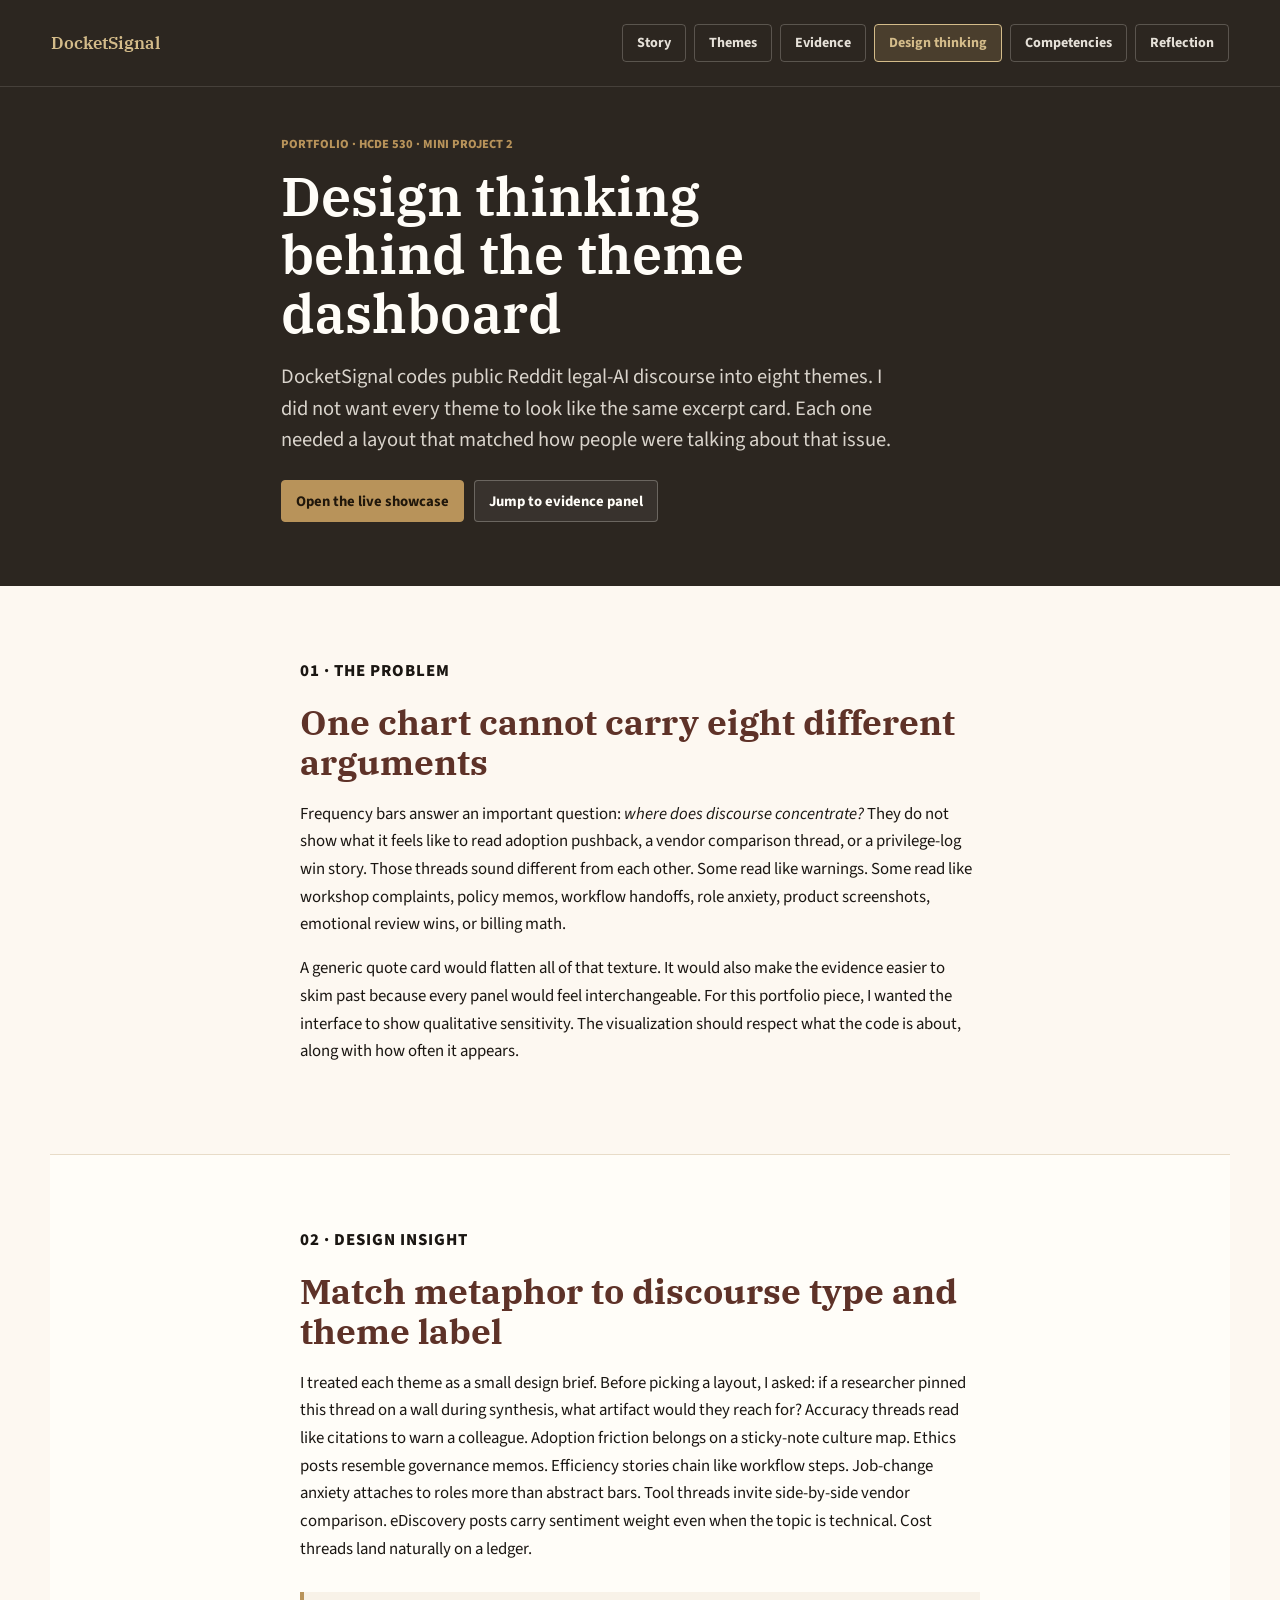
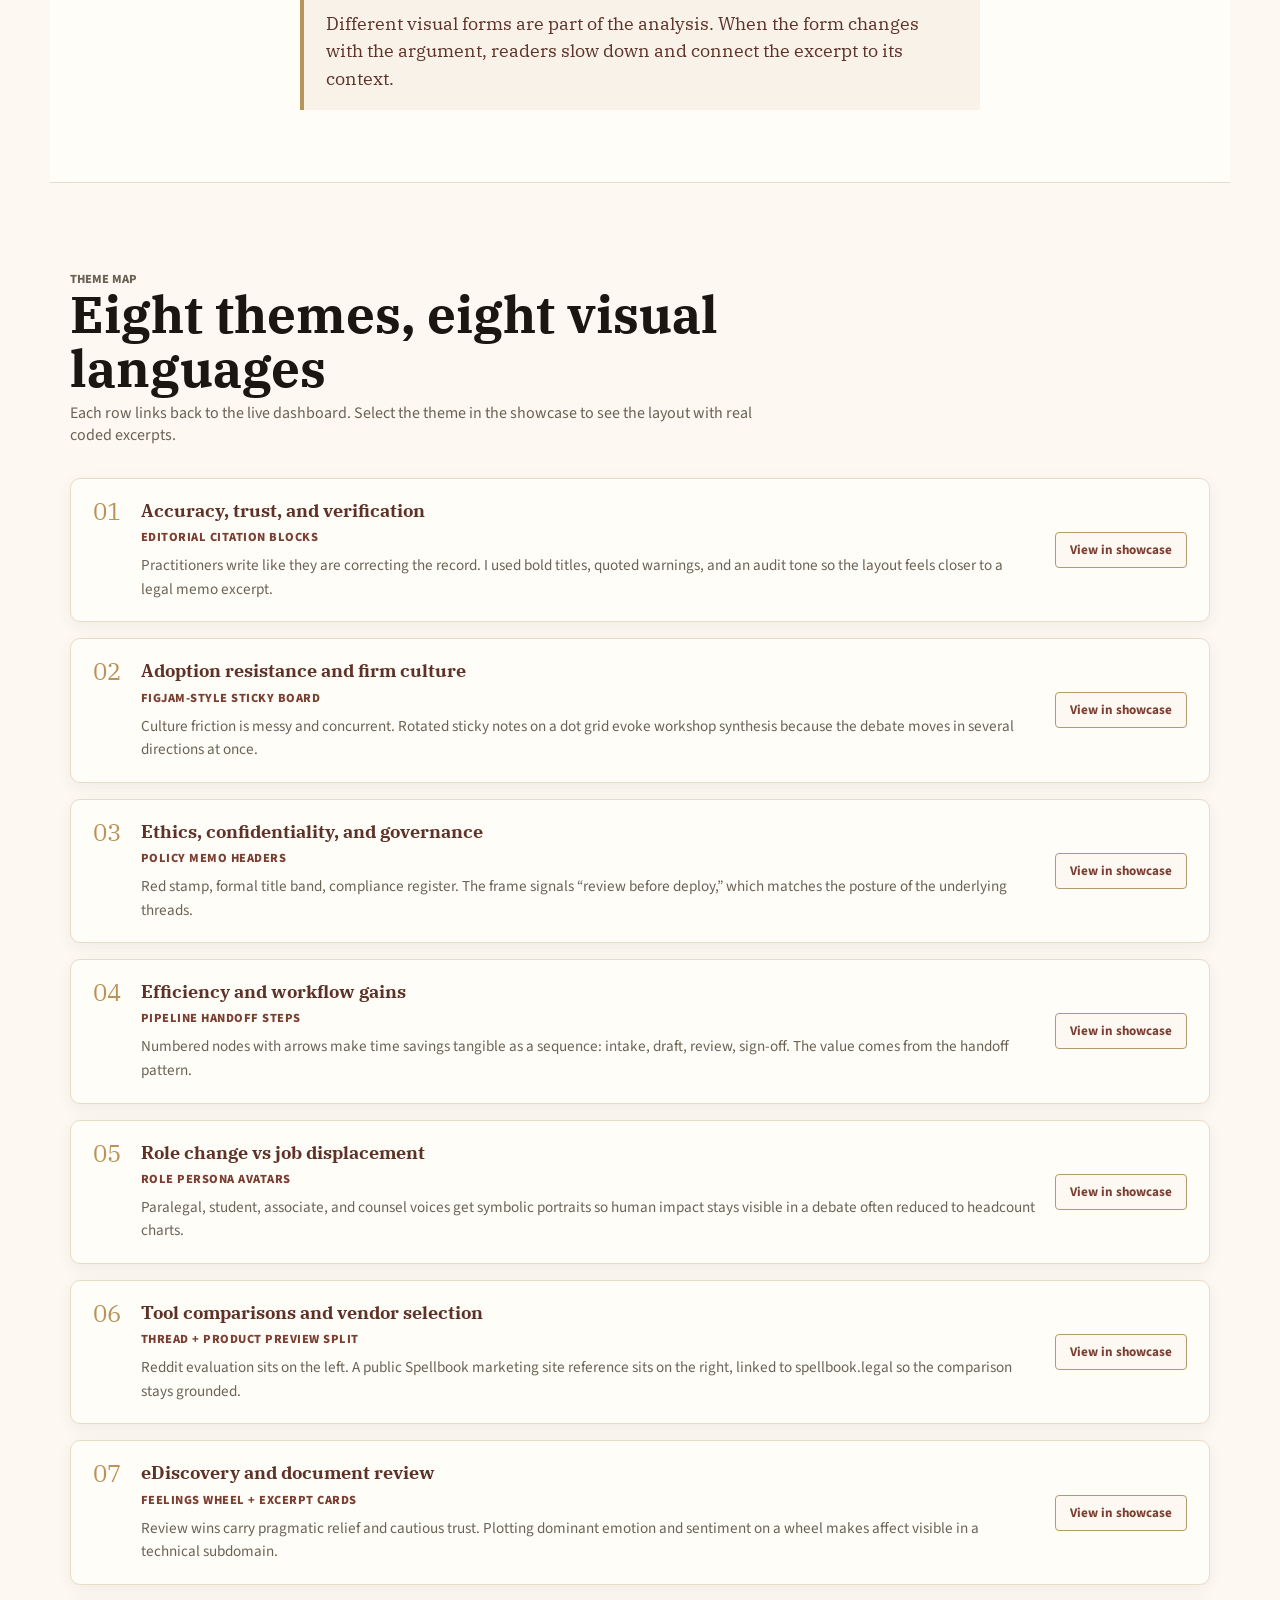
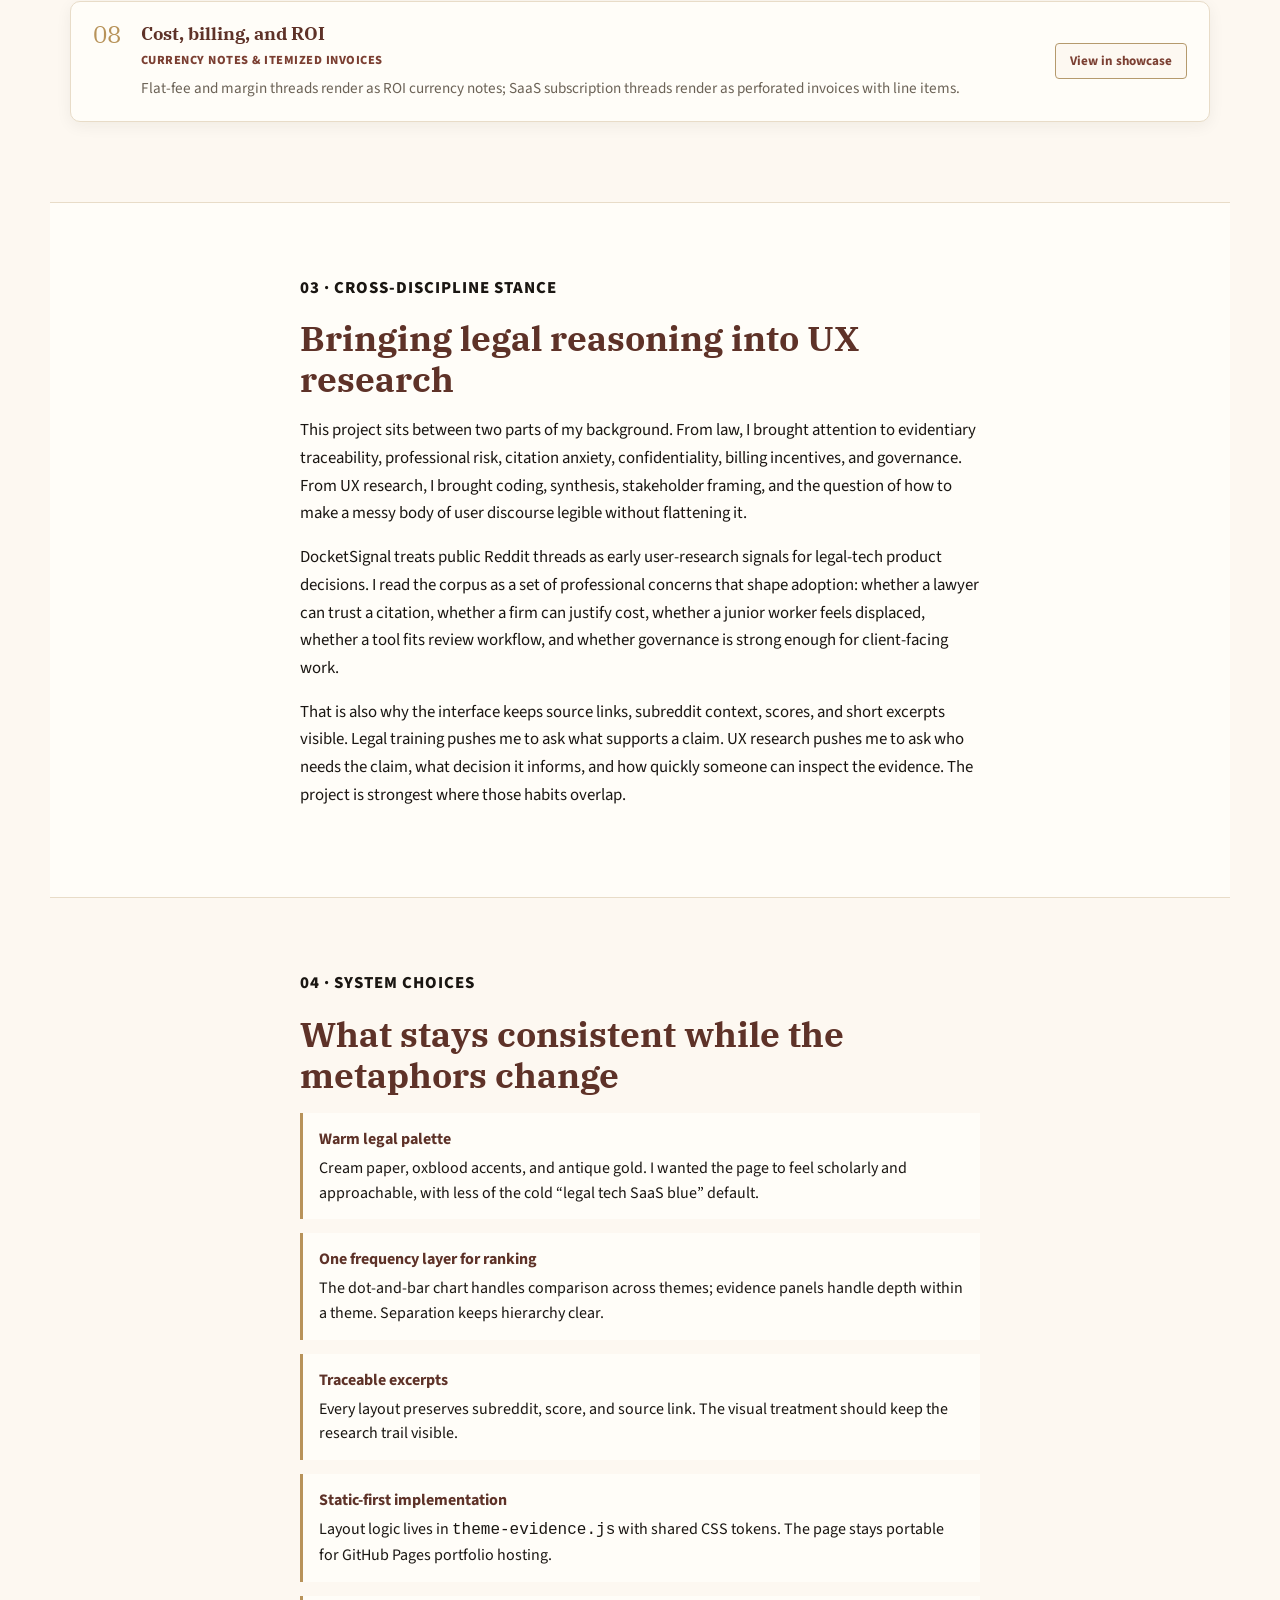
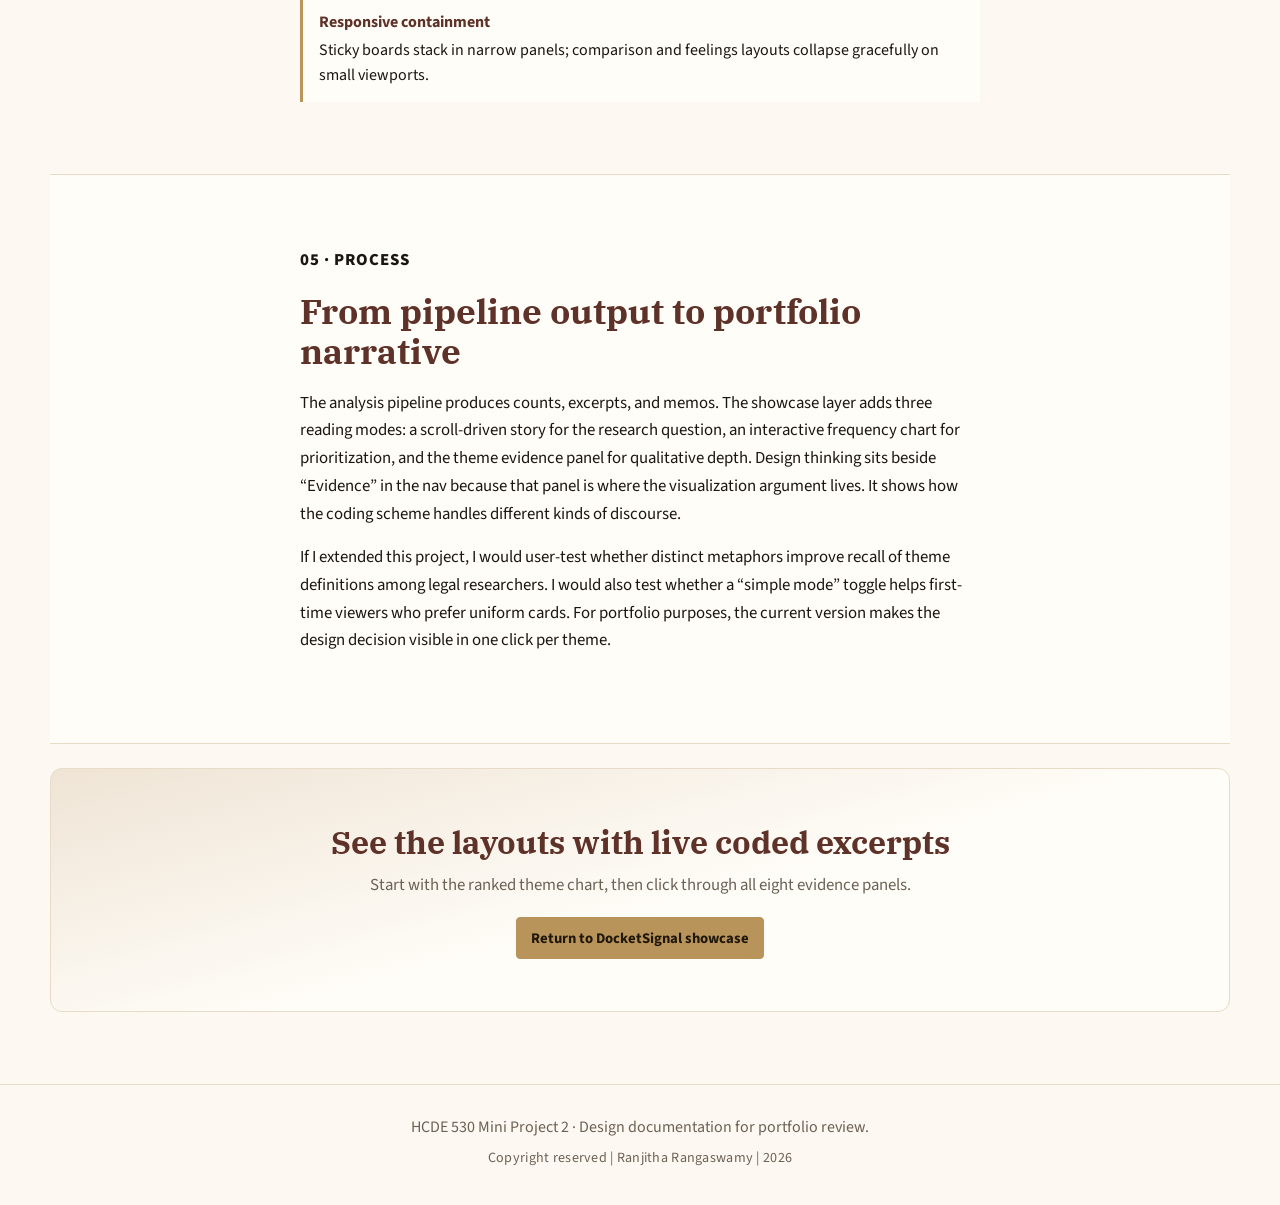
==== commit 4f5013b2: "Deploy latest MiniProject2 showcase with competencies and reflection pages. Syncs hcde530 final subm" ====
--- a/design.html
+++ b/design.html
@@ -3,12 +3,12 @@
   <head>
     <meta charset="utf-8">
     <meta name="viewport" content="width=device-width, initial-scale=1">
-    <meta name="description" content="Design thinking notes for DocketSignal — why each legal-AI discourse theme gets its own visualization metaphor.">
+    <meta name="description" content="Design thinking notes for DocketSignal and why each legal-AI discourse theme gets its own visualization metaphor.">
     <title>Design thinking | DocketSignal</title>
     <link rel="preconnect" href="https://fonts.googleapis.com">
     <link rel="preconnect" href="https://fonts.gstatic.com" crossorigin>
     <link href="https://fonts.googleapis.com/css2?family=IBM+Plex+Serif:wght@500;600&family=Source+Sans+3:wght@400;500;600;700&display=swap" rel="stylesheet">
-    <link rel="stylesheet" href="styles.css">
+    <link rel="stylesheet" href="styles.css?v=20260609">
   </head>
   <body class="design-page">
     <header class="design-page__header">
@@ -19,13 +19,15 @@
           <a href="index.html#themes">Themes</a>
           <a href="index.html#evidence">Evidence</a>
           <a href="design.html" aria-current="page" class="design-page__nav-current">Design thinking</a>
+          <a href="competencies.html">Competencies</a>
+          <a href="reflection.html">Reflection</a>
         </div>
       </nav>
       <div class="design-page__intro">
         <p class="eyebrow">Portfolio · HCDE 530 · Mini Project 2</p>
         <h1>Design thinking behind the theme dashboard</h1>
         <p class="design-page__lede">
-          DocketSignal codes public Reddit legal-AI discourse into eight themes. Instead of repeating one excerpt card everywhere, each theme opens into a visualization that matches how practitioners actually talk about that concern.
+          DocketSignal codes public Reddit legal-AI discourse into eight themes. I did not want every theme to look like the same excerpt card. Each one needed a layout that matched how people were talking about that issue.
         </p>
         <div class="design-page__actions">
           <a class="button button--primary design-page__btn" href="index.html#themes">Open the live showcase</a>
@@ -40,10 +42,10 @@
           <p class="design-story__kicker">01 · The problem</p>
           <h2 id="design-problem">One chart cannot carry eight different arguments</h2>
           <p>
-            Frequency bars answer an important question: <em>where does discourse concentrate?</em> They do not answer what it feels like to read adoption pushback versus a vendor comparison thread versus a privilege-log win story. Those threads use different rhetorical registers — warnings, workshop complaints, policy memos, pipeline handoffs, role anxiety, product screenshots, emotion-laced review wins, and billing math.
-          </p>
-          <p>
-            Reusing a generic quote card for every theme would flatten that texture. It would also train viewers to skim past evidence because every panel looks the same. For a portfolio piece, I wanted the interface to demonstrate qualitative sensitivity: the visualization should respect the substance of each code, not only its count.
+            Frequency bars answer an important question: <em>where does discourse concentrate?</em> They do not show what it feels like to read adoption pushback, a vendor comparison thread, or a privilege-log win story. Those threads sound different from each other. Some read like warnings. Some read like workshop complaints, policy memos, workflow handoffs, role anxiety, product screenshots, emotional review wins, or billing math.
+          </p>
+          <p>
+            A generic quote card would flatten all of that texture. It would also make the evidence easier to skim past because every panel would feel interchangeable. For this portfolio piece, I wanted the interface to show qualitative sensitivity. The visualization should respect what the code is about, along with how often it appears.
           </p>
         </div>
       </section>
@@ -51,12 +53,12 @@
       <section class="design-story design-story--alt" aria-labelledby="design-insight">
         <div class="design-story__inner">
           <p class="design-story__kicker">02 · Design insight</p>
-          <h2 id="design-insight">Match metaphor to discourse type, not just theme label</h2>
-          <p>
-            I treated each theme as a small design brief. Before picking a layout, I asked: if a researcher pinned this thread on a wall during synthesis, what artifact would they reach for? Accuracy threads read like citations to warn a colleague. Adoption friction belongs on a sticky-note culture map. Ethics posts resemble governance memos. Efficiency stories chain like workflow steps. Job-change anxiety attaches to roles, not abstract bars. Tool threads invite side-by-side vendor comparison. eDiscovery posts carry sentiment weight even when the topic is technical. Cost threads land naturally on a ledger.
+          <h2 id="design-insight">Match metaphor to discourse type and theme label</h2>
+          <p>
+            I treated each theme as a small design brief. Before picking a layout, I asked: if a researcher pinned this thread on a wall during synthesis, what artifact would they reach for? Accuracy threads read like citations to warn a colleague. Adoption friction belongs on a sticky-note culture map. Ethics posts resemble governance memos. Efficiency stories chain like workflow steps. Job-change anxiety attaches to roles more than abstract bars. Tool threads invite side-by-side vendor comparison. eDiscovery posts carry sentiment weight even when the topic is technical. Cost threads land naturally on a ledger.
           </p>
           <blockquote class="design-pullquote">
-            Diversity in theme visualization is not decoration. It is a legibility strategy: when the form changes with the argument, readers slow down and connect excerpt to context.
+            Different visual forms are part of the analysis. When the form changes with the argument, readers slow down and connect the excerpt to its context.
           </blockquote>
         </div>
       </section>
@@ -74,7 +76,7 @@
             <div class="design-theme-card__body">
               <h3>Accuracy, trust, and verification</h3>
               <p class="design-theme-card__layout">Editorial citation blocks</p>
-              <p>Practitioners write like they are correcting the record — bold titles, quoted warnings, audit tone. The layout mirrors a legal memo excerpt, not a social card.</p>
+              <p>Practitioners write like they are correcting the record. I used bold titles, quoted warnings, and an audit tone so the layout feels closer to a legal memo excerpt.</p>
             </div>
             <a class="design-theme-card__link" href="index.html#themes">View in showcase</a>
           </li>
@@ -83,7 +85,7 @@
             <div class="design-theme-card__body">
               <h3>Adoption resistance and firm culture</h3>
               <p class="design-theme-card__layout">FigJam-style sticky board</p>
-              <p>Culture friction is messy and concurrent. Rotated sticky notes on a dot grid evoke workshop synthesis without pretending the debate is linear.</p>
+              <p>Culture friction is messy and concurrent. Rotated sticky notes on a dot grid evoke workshop synthesis because the debate moves in several directions at once.</p>
             </div>
             <a class="design-theme-card__link" href="index.html#themes">View in showcase</a>
           </li>
@@ -92,7 +94,7 @@
             <div class="design-theme-card__body">
               <h3>Ethics, confidentiality, and governance</h3>
               <p class="design-theme-card__layout">Policy memo headers</p>
-              <p>Red stamp, formal title band, compliance register. The frame signals “review before deploy” — the same posture as the underlying threads.</p>
+              <p>Red stamp, formal title band, compliance register. The frame signals “review before deploy,” which matches the posture of the underlying threads.</p>
             </div>
             <a class="design-theme-card__link" href="index.html#themes">View in showcase</a>
           </li>
@@ -101,7 +103,7 @@
             <div class="design-theme-card__body">
               <h3>Efficiency and workflow gains</h3>
               <p class="design-theme-card__layout">Pipeline handoff steps</p>
-              <p>Numbered nodes with arrows make time savings tangible as a sequence: intake, draft, review, sign-off — not a single aggregated score.</p>
+              <p>Numbered nodes with arrows make time savings tangible as a sequence: intake, draft, review, sign-off. The value comes from the handoff pattern.</p>
             </div>
             <a class="design-theme-card__link" href="index.html#themes">View in showcase</a>
           </li>
@@ -119,7 +121,7 @@
             <div class="design-theme-card__body">
               <h3>Tool comparisons and vendor selection</h3>
               <p class="design-theme-card__layout">Thread + product preview split</p>
-              <p>Reddit evaluation on the left, public Spellbook marketing site reference on the right (linked to spellbook.legal — not a fabricated in-app UI).</p>
+              <p>Reddit evaluation sits on the left. A public Spellbook marketing site reference sits on the right, linked to spellbook.legal so the comparison stays grounded.</p>
             </div>
             <a class="design-theme-card__link" href="index.html#themes">View in showcase</a>
           </li>
@@ -144,14 +146,30 @@
         </ol>
       </section>
 
+      <section class="design-story design-story--alt" aria-labelledby="design-cross-discipline">
+        <div class="design-story__inner">
+          <p class="design-story__kicker">03 · Cross-discipline stance</p>
+          <h2 id="design-cross-discipline">Bringing legal reasoning into UX research</h2>
+          <p>
+            This project sits between two parts of my background. From law, I brought attention to evidentiary traceability, professional risk, citation anxiety, confidentiality, billing incentives, and governance. From UX research, I brought coding, synthesis, stakeholder framing, and the question of how to make a messy body of user discourse legible without flattening it.
+          </p>
+          <p>
+            DocketSignal treats public Reddit threads as early user-research signals for legal-tech product decisions. I read the corpus as a set of professional concerns that shape adoption: whether a lawyer can trust a citation, whether a firm can justify cost, whether a junior worker feels displaced, whether a tool fits review workflow, and whether governance is strong enough for client-facing work.
+          </p>
+          <p>
+            That is also why the interface keeps source links, subreddit context, scores, and short excerpts visible. Legal training pushes me to ask what supports a claim. UX research pushes me to ask who needs the claim, what decision it informs, and how quickly someone can inspect the evidence. The project is strongest where those habits overlap.
+          </p>
+        </div>
+      </section>
+
       <section class="design-story" aria-labelledby="design-system">
         <div class="design-story__inner">
-          <p class="design-story__kicker">03 · System choices</p>
+          <p class="design-story__kicker">04 · System choices</p>
           <h2 id="design-system">What stays consistent while the metaphors change</h2>
           <ul class="design-principles">
             <li>
               <strong>Warm legal palette</strong>
-              Cream paper, oxblood accents, antique gold — scholarly and approachable, avoiding cold “legal tech SaaS blue” defaults.
+              Cream paper, oxblood accents, and antique gold. I wanted the page to feel scholarly and approachable, with less of the cold “legal tech SaaS blue” default.
             </li>
             <li>
               <strong>One frequency layer for ranking</strong>
@@ -159,11 +177,11 @@
             </li>
             <li>
               <strong>Traceable excerpts</strong>
-              Every layout preserves subreddit, score, and source link so visualization never trades away research provenance.
+              Every layout preserves subreddit, score, and source link. The visual treatment should keep the research trail visible.
             </li>
             <li>
               <strong>Static-first implementation</strong>
-              Layout logic lives in <code>theme-evidence.js</code> with shared CSS tokens — no framework, portable for GitHub Pages portfolio hosting.
+              Layout logic lives in <code>theme-evidence.js</code> with shared CSS tokens. The page stays portable for GitHub Pages portfolio hosting.
             </li>
             <li>
               <strong>Responsive containment</strong>
@@ -175,13 +193,13 @@
 
       <section class="design-story design-story--alt" aria-labelledby="design-process">
         <div class="design-story__inner">
-          <p class="design-story__kicker">04 · Process</p>
+          <p class="design-story__kicker">05 · Process</p>
           <h2 id="design-process">From pipeline output to portfolio narrative</h2>
           <p>
-            The analysis pipeline produces counts, excerpts, and memos. The showcase layer adds three reading modes: a scroll-driven story for the research question, an interactive frequency chart for prioritization, and the theme evidence panel for qualitative depth. Design thinking sits beside “Evidence” in the nav because that panel is where the visualization argument lives — it is the proof that the coding scheme respects discourse diversity.
-          </p>
-          <p>
-            If I extended this project, I would user-test whether distinct metaphors improve recall of theme definitions among legal researchers, and whether a “simple mode” toggle helps first-time viewers who prefer uniform cards. For portfolio purposes, the current approach optimizes for demonstrable craft: you can see the design decision in one click per theme.
+            The analysis pipeline produces counts, excerpts, and memos. The showcase layer adds three reading modes: a scroll-driven story for the research question, an interactive frequency chart for prioritization, and the theme evidence panel for qualitative depth. Design thinking sits beside “Evidence” in the nav because that panel is where the visualization argument lives. It shows how the coding scheme handles different kinds of discourse.
+          </p>
+          <p>
+            If I extended this project, I would user-test whether distinct metaphors improve recall of theme definitions among legal researchers. I would also test whether a “simple mode” toggle helps first-time viewers who prefer uniform cards. For portfolio purposes, the current version makes the design decision visible in one click per theme.
           </p>
         </div>
       </section>
